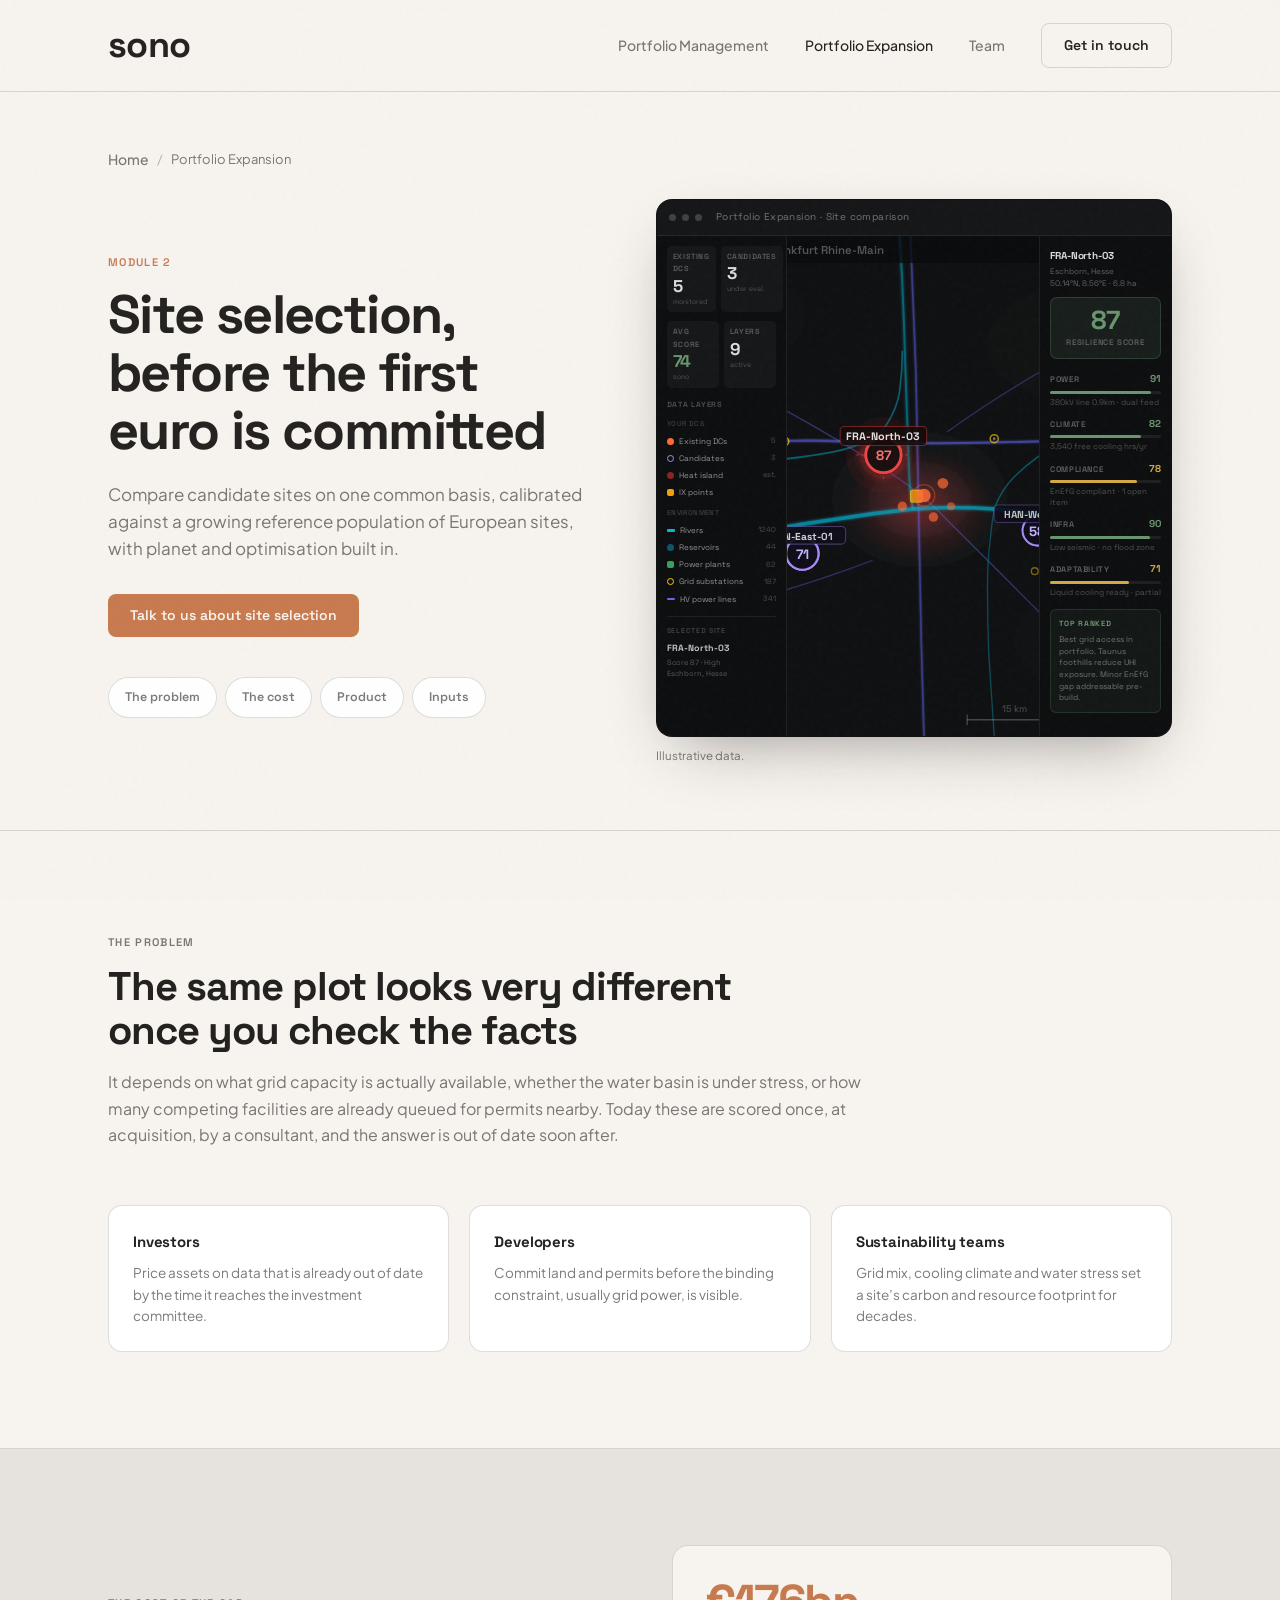
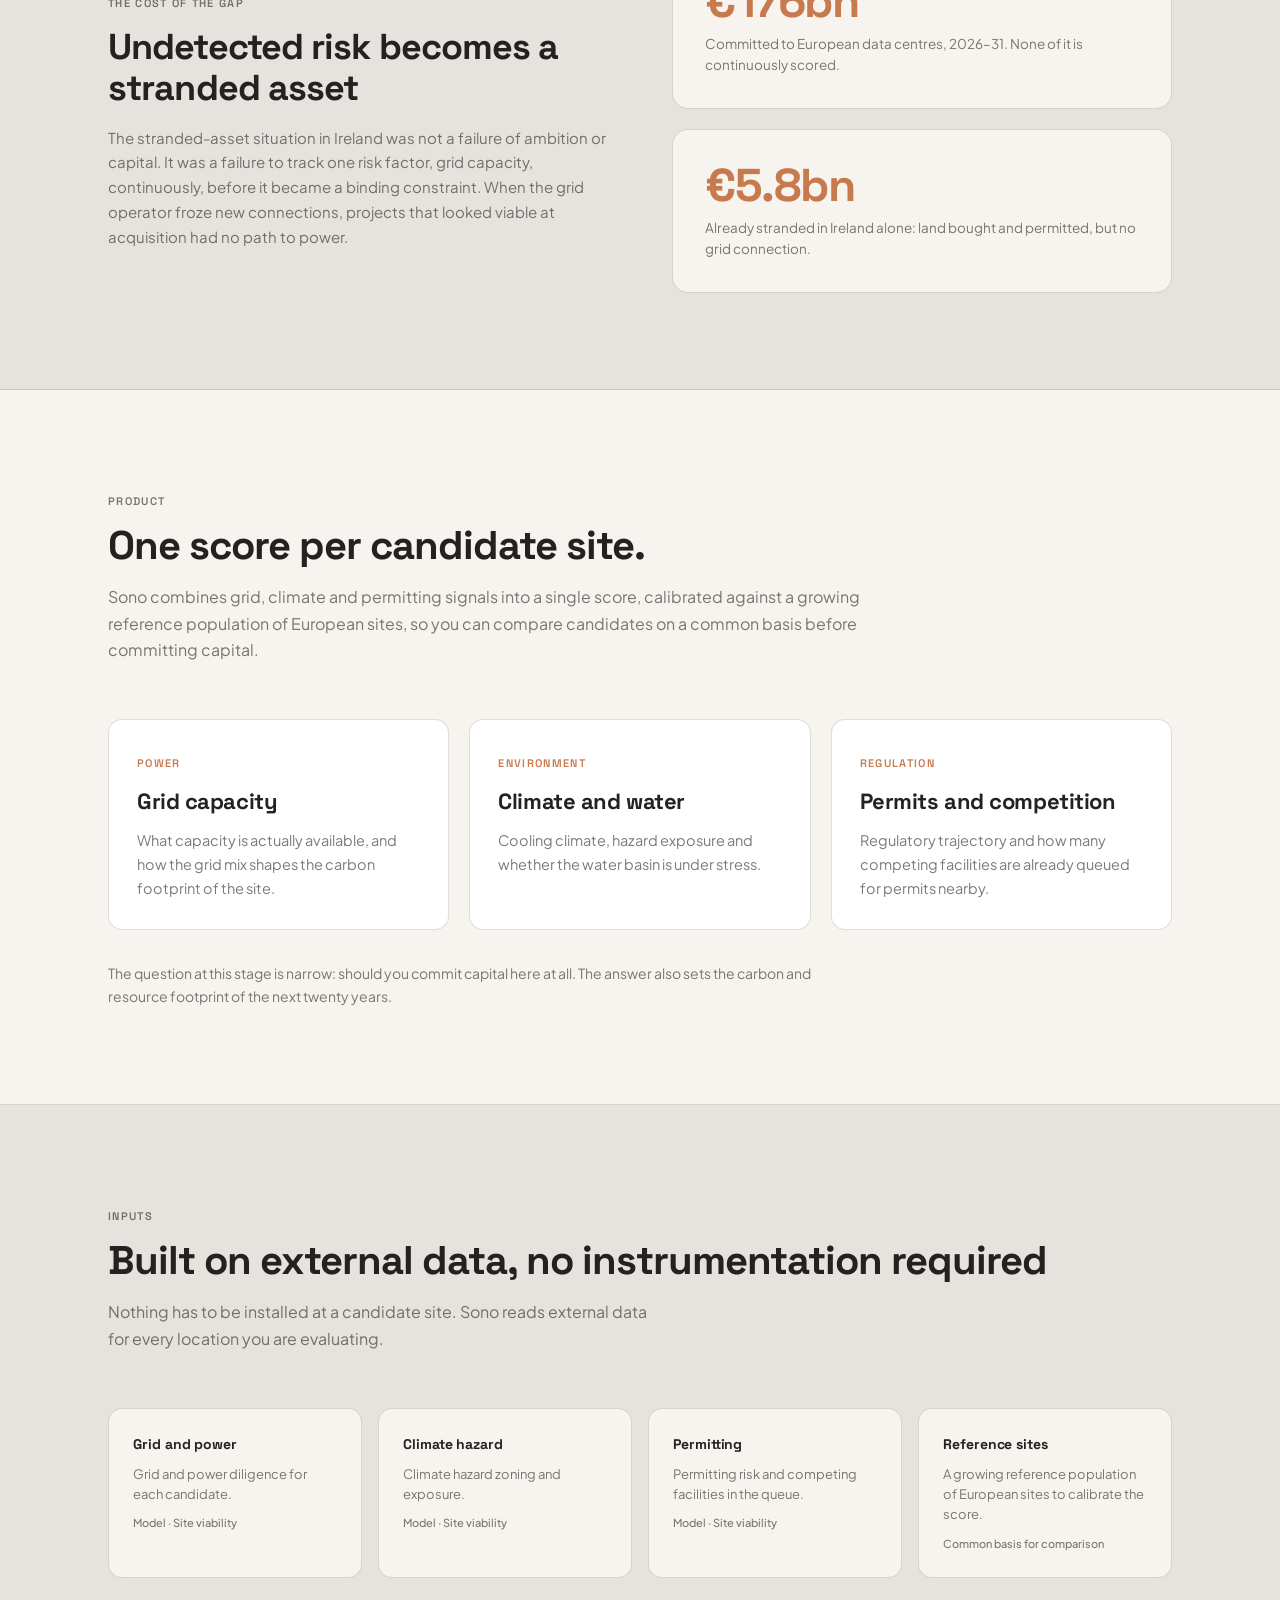
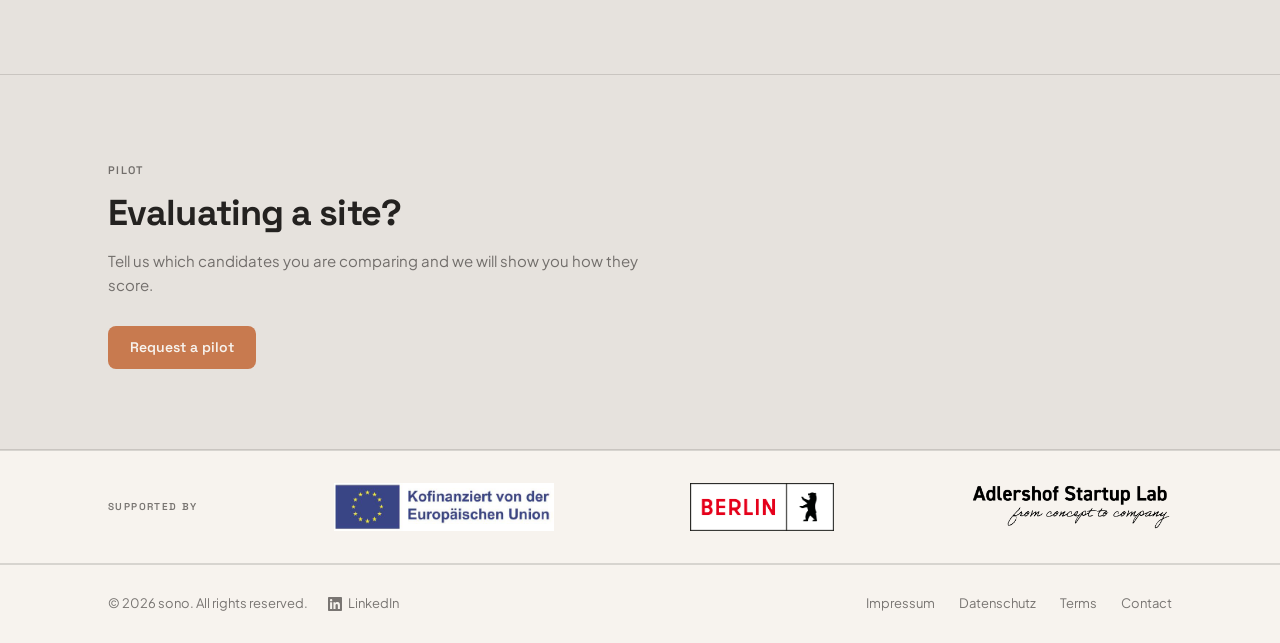
==== portfolio-expansion.html @ a849d0b2 "﻿Reposition site around the alarm path and split into three pages - Home: new hero with product shot" ====
<!DOCTYPE html>
<html lang="en">
<head>
  <meta charset="utf-8" />
  <meta name="viewport" content="width=device-width, initial-scale=1" />
  <title>Portfolio Expansion · sono</title>
  <meta name="description" content="Site selection before the first euro is committed: grid, climate, water and permitting scored on a common basis." />
  <meta property="og:title" content="Portfolio Expansion · sono">
  <meta property="og:description" content="Site selection before the first euro is committed: grid, climate, water and permitting scored on a common basis.">
  <meta property="og:type" content="website">
  <meta property="og:url" content="https://sono.so/portfolio-expansion.html">
  <meta property="og:image" content="https://sono.so/og-image.png">
  <meta property="og:image:width" content="1200">
  <meta property="og:image:height" content="630">
  <meta property="og:site_name" content="sono">
  <meta name="twitter:card" content="summary_large_image">
  <meta name="twitter:title" content="Portfolio Expansion · sono">
  <meta name="twitter:description" content="Site selection before the first euro is committed: grid, climate, water and permitting scored on a common basis.">
  <meta name="twitter:image" content="https://sono.so/og-image.png">
  <link rel="canonical" href="https://sono.so/portfolio-expansion.html">
  <link rel="icon" type="image/svg+xml" href="favicon.svg">
  <link rel="preconnect" href="https://fonts.googleapis.com">
  <link rel="preconnect" href="https://fonts.gstatic.com" crossorigin>
  <link href="https://fonts.googleapis.com/css2?family=Space+Grotesk:wght@600;700&family=Plus+Jakarta+Sans:wght@400;500&display=swap" rel="stylesheet">
  <link rel="stylesheet" href="site.css">

  <!-- Cloudflare Web Analytics -->
  <script defer src='https://static.cloudflareinsights.com/beacon.min.js' data-cf-beacon='{"token": "d7f477eff0d7458fa1a06c0c83cede21"}'></script>
  <!-- End Cloudflare Web Analytics -->
</head>
<body>

  <header>
    <div class="header-inner">
      <a href="index.html" class="nav-logo">sono</a>
      <button class="nav-toggle" type="button" aria-label="Menu" aria-expanded="false" aria-controls="site-nav"><span></span><span></span><span></span></button>
      <nav id="site-nav">
        <a href="portfolio-management.html">Portfolio Management</a>
        <a href="portfolio-expansion.html" class="active-link">Portfolio Expansion</a>
        <a href="index.html#team">Team</a>
        <a href="index.html#contact" class="btn-secondary">Get in touch</a>
      </nav>
    </div>
  </header>

  <section class="page-head">
    <div class="container">
      <nav class="breadcrumb" aria-label="Breadcrumb"><a href="index.html">Home</a><span class="sep">/</span><span>Portfolio Expansion</span></nav>
      <div class="page-head-grid"><div><span class="module-num">Module 2</span>
      <h1>Site selection, before the first euro is committed</h1>
      <p class="page-sub">Compare candidate sites on one common basis, calibrated against a growing reference population of European sites, with planet and optimisation built in.</p>
      <div class="hero-actions"><a href="index.html?interest=sites#contact" class="btn-primary">Talk to us about site selection</a></div><div class="page-tabs"><a class="page-tab" href="#gap">The problem</a><a class="page-tab" href="#cost">The cost</a><a class="page-tab" href="#phases">Product</a><a class="page-tab" href="#coverage">Inputs</a></div></div><div><div class="shot"><div class="shot-bar"><i></i><i></i><i></i><span>Portfolio Expansion &middot; Site comparison</span></div><div class="shot-map"><div class="phase-right" style="display:flex; flex-direction:column; flex:1; min-height:0; border-top:none;">
            <div style="flex:1; display:flex; min-height:0;">

              <!-- Left sidebar: layers + stats -->
              <div style="width:130px; flex-shrink:0; background:#0d0e0f; border-right:1px solid rgba(255,255,255,0.07); display:flex; flex-direction:column; padding:10px; font-family:'Space Grotesk',sans-serif; overflow:hidden;">
                <div style="display:grid; grid-template-columns:1fr 1fr; gap:5px; margin-bottom:9px;">
                  <div style="background:rgba(255,255,255,0.04); border-radius:5px; padding:5px 6px;">
                    <div style="font-size:7.5px; font-weight:600; letter-spacing:0.08em; text-transform:uppercase; color:rgba(255,255,255,0.3); margin-bottom:2px;">Existing DCs</div>
                    <div style="font-size:17px; font-weight:700; color:rgba(255,255,255,0.85); letter-spacing:-0.03em; line-height:1;">5</div>
                    <div style="font-size:7px; color:rgba(255,255,255,0.25); margin-top:1px;">monitored</div>
                  </div>
                  <div style="background:rgba(255,255,255,0.04); border-radius:5px; padding:5px 6px;">
                    <div style="font-size:7.5px; font-weight:600; letter-spacing:0.08em; text-transform:uppercase; color:rgba(255,255,255,0.3); margin-bottom:2px;">Candidates</div>
                    <div style="font-size:17px; font-weight:700; color:rgba(255,255,255,0.85); letter-spacing:-0.03em; line-height:1;">3</div>
                    <div style="font-size:7px; color:rgba(255,255,255,0.25); margin-top:1px;">under eval.</div>
                  </div>
                </div>
                <div style="display:grid; grid-template-columns:1fr 1fr; gap:5px; margin-bottom:11px;">
                  <div style="background:rgba(255,255,255,0.04); border-radius:5px; padding:5px 6px;">
                    <div style="font-size:7.5px; font-weight:600; letter-spacing:0.08em; text-transform:uppercase; color:rgba(255,255,255,0.3); margin-bottom:2px;">Avg score</div>
                    <div style="font-size:17px; font-weight:700; color:#6A9470; letter-spacing:-0.03em; line-height:1;">74</div>
                    <div style="font-size:7px; color:rgba(255,255,255,0.25); margin-top:1px;">sono</div>
                  </div>
                  <div style="background:rgba(255,255,255,0.04); border-radius:5px; padding:5px 6px;">
                    <div style="font-size:7.5px; font-weight:600; letter-spacing:0.08em; text-transform:uppercase; color:rgba(255,255,255,0.3); margin-bottom:2px;">Layers</div>
                    <div style="font-size:17px; font-weight:700; color:rgba(255,255,255,0.85); letter-spacing:-0.03em; line-height:1;">9</div>
                    <div style="font-size:7px; color:rgba(255,255,255,0.25); margin-top:1px;">active</div>
                  </div>
                </div>
                <div style="font-size:7.5px; font-weight:700; letter-spacing:0.1em; text-transform:uppercase; color:rgba(255,255,255,0.25); margin-bottom:7px;">Data Layers</div>
                <div style="font-size:7px; font-weight:600; letter-spacing:0.06em; text-transform:uppercase; color:rgba(255,255,255,0.18); margin-bottom:5px;">Your DCs</div>
                <div style="display:flex; flex-direction:column; gap:4px; margin-bottom:8px;">
                  <div style="display:flex; align-items:center; justify-content:space-between;">
                    <div style="display:flex; align-items:center; gap:5px;"><div style="width:7px; height:7px; border-radius:50%; background:#ff6b35; flex-shrink:0;"></div><span style="font-size:8px; color:rgba(255,255,255,0.55);">Existing DCs</span></div>
                    <span style="font-size:7.5px; color:rgba(255,255,255,0.25);">5</span>
                  </div>
                  <div style="display:flex; align-items:center; justify-content:space-between;">
                    <div style="display:flex; align-items:center; gap:5px;"><div style="width:7px; height:7px; border-radius:50%; border:1.5px solid #a78bfa; flex-shrink:0;"></div><span style="font-size:8px; color:rgba(255,255,255,0.55);">Candidates</span></div>
                    <span style="font-size:7.5px; color:rgba(255,255,255,0.25);">3</span>
                  </div>
                  <div style="display:flex; align-items:center; justify-content:space-between;">
                    <div style="display:flex; align-items:center; gap:5px;"><div style="width:7px; height:7px; border-radius:50%; background:rgba(220,50,50,0.6); flex-shrink:0;"></div><span style="font-size:8px; color:rgba(255,255,255,0.55);">Heat island</span></div>
                    <span style="font-size:7.5px; color:rgba(255,255,255,0.25);">est.</span>
                  </div>
                  <div style="display:flex; align-items:center; justify-content:space-between;">
                    <div style="display:flex; align-items:center; gap:5px;"><div style="width:7px; height:7px; border-radius:2px; background:#f59e0b; flex-shrink:0;"></div><span style="font-size:8px; color:rgba(255,255,255,0.55);">IX points</span></div>
                    <span style="font-size:7.5px; color:rgba(255,255,255,0.25);"></span>
                  </div>
                </div>
                <div style="font-size:7px; font-weight:600; letter-spacing:0.06em; text-transform:uppercase; color:rgba(255,255,255,0.18); margin-bottom:5px;">Environment</div>
                <div style="display:flex; flex-direction:column; gap:4px; margin-bottom:10px;">
                  <div style="display:flex; align-items:center; justify-content:space-between;">
                    <div style="display:flex; align-items:center; gap:5px;"><div style="width:8px; height:3px; background:#06b6d4; border-radius:1px; flex-shrink:0;"></div><span style="font-size:8px; color:rgba(255,255,255,0.55);">Rivers</span></div>
                    <span style="font-size:7.5px; color:rgba(255,255,255,0.25);">1240</span>
                  </div>
                  <div style="display:flex; align-items:center; justify-content:space-between;">
                    <div style="display:flex; align-items:center; gap:5px;"><div style="width:7px; height:7px; border-radius:50%; background:rgba(14,116,144,0.7); flex-shrink:0;"></div><span style="font-size:8px; color:rgba(255,255,255,0.55);">Reservoirs</span></div>
                    <span style="font-size:7.5px; color:rgba(255,255,255,0.25);">44</span>
                  </div>
                  <div style="display:flex; align-items:center; justify-content:space-between;">
                    <div style="display:flex; align-items:center; gap:5px;"><div style="width:7px; height:7px; border-radius:2px; background:#4ade80; opacity:0.7; flex-shrink:0;"></div><span style="font-size:8px; color:rgba(255,255,255,0.55);">Power plants</span></div>
                    <span style="font-size:7.5px; color:rgba(255,255,255,0.25);">62</span>
                  </div>
                  <div style="display:flex; align-items:center; justify-content:space-between;">
                    <div style="display:flex; align-items:center; gap:5px;"><div style="width:7px; height:7px; border-radius:50%; border:1.5px solid #facc15; flex-shrink:0;"></div><span style="font-size:8px; color:rgba(255,255,255,0.55);">Grid substations</span></div>
                    <span style="font-size:7.5px; color:rgba(255,255,255,0.25);">187</span>
                  </div>
                  <div style="display:flex; align-items:center; justify-content:space-between;">
                    <div style="display:flex; align-items:center; gap:5px;"><div style="width:8px; height:2px; background:#6366f1; flex-shrink:0; border-radius:1px;"></div><span style="font-size:8px; color:rgba(255,255,255,0.55);">HV power lines</span></div>
                    <span style="font-size:7.5px; color:rgba(255,255,255,0.25);">341</span>
                  </div>
                </div>
                <div style="border-top:1px solid rgba(255,255,255,0.07); padding-top:8px;">
                  <div style="font-size:7px; font-weight:700; letter-spacing:0.1em; text-transform:uppercase; color:rgba(255,255,255,0.2); margin-bottom:5px;">Selected site</div>
                  <div style="font-size:9px; font-weight:700; color:rgba(255,255,255,0.75); margin-bottom:2px;">FRA-North-03</div>
                  <div style="font-size:7.5px; color:rgba(255,255,255,0.3); line-height:1.4;">Score 87 &middot; High<br>Eschborn, Hesse</div>
                </div>
              </div><!-- /left sidebar -->

              <!-- Map canvas: Frankfurt Rhine-Main region -->
              <div style="flex:1; position:relative; overflow:hidden; background:#0b0c0d;">
                <svg viewBox="0 0 300 370" xmlns="http://www.w3.org/2000/svg" style="width:100%;height:100%;display:block;" preserveAspectRatio="xMidYMid slice">
                  <defs>
                    <radialGradient id="heatGrad2" cx="50%" cy="50%" r="50%">
                      <stop offset="0%" stop-color="#dc2626" stop-opacity="0.5"/>
                      <stop offset="45%" stop-color="#ef4444" stop-opacity="0.2"/>
                      <stop offset="100%" stop-color="#dc2626" stop-opacity="0"/>
                    </radialGradient>
                    <filter id="riverGlow2" x="-20%" y="-20%" width="140%" height="140%">
                      <feGaussianBlur stdDeviation="1.2" result="blur"/>
                      <feMerge><feMergeNode in="blur"/><feMergeNode in="SourceGraphic"/></feMerge>
                    </filter>
                    <filter id="hvGlow2" x="-10%" y="-10%" width="120%" height="120%">
                      <feGaussianBlur stdDeviation="0.7" result="blur"/>
                      <feMerge><feMergeNode in="blur"/><feMergeNode in="SourceGraphic"/></feMerge>
                    </filter>
                    <filter id="siteGlow2" x="-80%" y="-80%" width="260%" height="260%">
                      <feGaussianBlur stdDeviation="5" result="blur"/>
                      <feMerge><feMergeNode in="blur"/><feMergeNode in="SourceGraphic"/></feMerge>
                    </filter>
                  </defs>

                  <!-- Base -->
                  <rect width="300" height="370" fill="#0f1012"/>

                  <!-- Terrain relief -->
                  <ellipse cx="260" cy="80" rx="55" ry="40" fill="#131415" opacity="0.7"/>
                  <ellipse cx="30" cy="60" rx="40" ry="30" fill="#131415" opacity="0.5"/>
                  <ellipse cx="270" cy="300" rx="45" ry="35" fill="#131415" opacity="0.5"/>

                  <!-- Frankfurt urban mass -->
                  <ellipse cx="155" cy="195" rx="65" ry="50" fill="#151617" opacity="0.9"/>
                  <ellipse cx="155" cy="195" rx="38" ry="28" fill="#191a1c" opacity="0.9"/>

                  <!-- Heat island: Frankfurt -->
                  <ellipse cx="155" cy="200" rx="55" ry="42" fill="url(#heatGrad2)" opacity="0.85"/>

                  <!-- HV power lines (indigo) -->
                  <!-- Main east-west 380kV -->
                  <path d="M0,155 Q50,150 100,152 Q150,154 200,153 Q250,152 300,150" stroke="#6366f1" stroke-width="1.5" fill="none" opacity="0.6" filter="url(#hvGlow2)"/>
                  <!-- North-south trunk -->
                  <path d="M148,0 Q150,50 152,100 Q153,150 154,200 Q155,250 156,300 Q157,335 158,370" stroke="#6366f1" stroke-width="1.2" fill="none" opacity="0.5" filter="url(#hvGlow2)"/>
                  <!-- NW diagonal -->
                  <path d="M0,100 Q40,120 75,140 Q110,160 140,180 Q160,194 175,210 Q200,235 225,260 Q255,290 280,315 Q290,328 300,340" stroke="#6366f1" stroke-width="1" fill="none" opacity="0.4"/>
                  <!-- NE branch -->
                  <path d="M175,145 Q210,120 245,100 Q265,88 300,75" stroke="#6366f1" stroke-width="1" fill="none" opacity="0.35"/>
                  <!-- SW branch -->
                  <path d="M120,240 Q80,255 45,265 Q20,272 0,275" stroke="#6366f1" stroke-width="1" fill="none" opacity="0.35"/>

                  <!-- Rivers: Rhine, Main, Lahn, Nidda -->
                  <!-- Rhine (far left, north-south, wide) -->
                  <path d="M18,0 Q20,30 22,60 Q23,90 24,120 Q25,150 26,180 Q27,210 28,240 Q30,270 32,300 Q34,330 36,370" stroke="#06b6d4" stroke-width="3" fill="none" opacity="0.75" filter="url(#riverGlow2)"/>
                  <!-- Rhine shimmer -->
                  <path d="M22,0 Q24,30 26,60 Q27,90 28,120 Q29,150 30,180 Q31,210 32,240 Q34,270 36,300 Q38,330 40,370" stroke="#06b6d4" stroke-width="1" fill="none" opacity="0.3"/>
                  <!-- Main river (west-east, major) -->
                  <path d="M28,220 Q55,215 90,210 Q120,205 150,202 Q180,200 210,202 Q240,205 270,210 Q285,213 300,216" stroke="#06b6d4" stroke-width="2.5" fill="none" opacity="0.7" filter="url(#riverGlow2)"/>
                  <!-- Main upstream (bends north then east, Hanau direction) -->
                  <path d="M270,210 Q285,205 300,200" stroke="#06b6d4" stroke-width="1.8" fill="none" opacity="0.55"/>
                  <!-- Nidda (tributary from north into Main at Frankfurt) -->
                  <path d="M140,0 Q142,30 143,60 Q144,90 145,120 Q146,150 147,175 Q148,195 150,202" stroke="#06b6d4" stroke-width="1.4" fill="none" opacity="0.5" filter="url(#riverGlow2)"/>
                  <!-- Lahn (northwest, joins Rhine) -->
                  <path d="M0,170 Q30,168 55,165 Q75,163 90,160 Q105,157 115,152 Q125,148 130,140 Q138,128 140,115 Q142,100 142,85" stroke="#06b6d4" stroke-width="1.3" fill="none" opacity="0.45"/>
                  <!-- Kinzig (east of Frankfurt) -->
                  <path d="M300,130 Q270,145 250,158 Q235,168 225,178 Q215,188 210,202" stroke="#06b6d4" stroke-width="1.1" fill="none" opacity="0.4"/>
                  <!-- Gersprenz (south) -->
                  <path d="M210,370 Q208,340 206,310 Q205,285 205,260 Q205,240 207,225 Q208,214 210,202" stroke="#06b6d4" stroke-width="1" fill="none" opacity="0.35"/>

                  <!-- Grid substations (yellow) -->
                  <circle cx="55" cy="152" r="3" fill="none" stroke="#facc15" stroke-width="1.1" opacity="0.7"/>
                  <circle cx="55" cy="152" r="1" fill="#facc15" opacity="0.6"/>
                  <circle cx="118" cy="148" r="3" fill="none" stroke="#facc15" stroke-width="1.1" opacity="0.65"/>
                  <circle cx="118" cy="148" r="1" fill="#facc15" opacity="0.55"/>
                  <circle cx="210" cy="150" r="3" fill="none" stroke="#facc15" stroke-width="1.1" opacity="0.65"/>
                  <circle cx="210" cy="150" r="1" fill="#facc15" opacity="0.55"/>
                  <circle cx="268" cy="155" r="2.5" fill="none" stroke="#facc15" stroke-width="1" opacity="0.5"/>
                  <circle cx="268" cy="155" r="1" fill="#facc15" opacity="0.4"/>
                  <circle cx="48" cy="258" r="2.5" fill="none" stroke="#facc15" stroke-width="1" opacity="0.5"/>
                  <circle cx="48" cy="258" r="1" fill="#facc15" opacity="0.4"/>
                  <circle cx="240" cy="248" r="2.5" fill="none" stroke="#facc15" stroke-width="1" opacity="0.45"/>

                  <!-- Internet exchange: Frankfurt DE-CIX (largest in world) -->
                  <rect x="148" y="188" width="9" height="9" rx="1.5" fill="#f59e0b" opacity="0.8"/>
                  <rect x="148" y="188" width="9" height="9" rx="1.5" fill="none" stroke="#fbbf24" stroke-width="0.8" opacity="0.65"/>

                  <!-- Existing DCs (orange) -->
                  <circle cx="158" cy="192" r="5" fill="#ff6b35" opacity="0.85"/>
                  <circle cx="158" cy="192" r="8" fill="none" stroke="#ff6b35" stroke-width="1" opacity="0.35"/>
                  <circle cx="172" cy="183" r="4" fill="#ff6b35" opacity="0.7"/>
                  <circle cx="165" cy="208" r="3.5" fill="#ff6b35" opacity="0.65"/>
                  <circle cx="142" cy="200" r="3.5" fill="#ff6b35" opacity="0.65"/>
                  <circle cx="178" cy="200" r="3" fill="#ff6b35" opacity="0.55"/>

                  <!-- CANDIDATE SITE PINS -->

                  <!-- FRA-North-03: selected, score 87, Eschborn/Taunus foothills -->
                  <circle cx="128" cy="162" r="28" fill="rgba(220,38,38,0.07)"/>
                  <circle cx="128" cy="162" r="18" fill="rgba(220,38,38,0.11)"/>
                  <line x1="128" y1="142" x2="128" y2="182" stroke="#ef4444" stroke-width="0.9" opacity="0.55" stroke-dasharray="2 2"/>
                  <line x1="108" y1="162" x2="148" y2="162" stroke="#ef4444" stroke-width="0.9" opacity="0.55" stroke-dasharray="2 2"/>
                  <circle cx="128" cy="162" r="13" fill="#1a0f0f" stroke="#ef4444" stroke-width="2" filter="url(#siteGlow2)"/>
                  <circle cx="128" cy="162" r="13" fill="#1a0f0f" stroke="#ef4444" stroke-width="2"/>
                  <text x="128" y="166" text-anchor="middle" font-family="Space Grotesk,sans-serif" font-weight="700" font-size="10" fill="#f87171">87</text>
                  <rect x="96" y="141" width="64" height="14" rx="3" fill="rgba(20,10,10,0.9)" stroke="rgba(239,68,68,0.4)" stroke-width="0.8"/>
                  <text x="128" y="151" text-anchor="middle" font-family="Space Grotesk,sans-serif" font-weight="700" font-size="8" fill="rgba(255,255,255,0.88)">FRA-North-03</text>

                  <!-- RHN-East-01: score 71, Rüsselsheim / Rhine corridor -->
                  <circle cx="68" cy="235" r="12" fill="rgba(139,92,246,0.1)" stroke="#a78bfa" stroke-width="1.6"/>
                  <circle cx="68" cy="235" r="12" fill="#100d1a" stroke="#a78bfa" stroke-width="1.6"/>
                  <text x="68" y="239" text-anchor="middle" font-family="Space Grotesk,sans-serif" font-weight="700" font-size="10" fill="#c4b5fd">71</text>
                  <rect x="36" y="215" width="64" height="13" rx="3" fill="rgba(16,13,26,0.9)" stroke="rgba(167,139,250,0.35)" stroke-width="0.8"/>
                  <text x="68" y="225" text-anchor="middle" font-family="Space Grotesk,sans-serif" font-weight="700" font-size="7.5" fill="rgba(255,255,255,0.8)">RHN-East-01</text>

                  <!-- HAN-West-06: score 58, south of Hanau -->
                  <circle cx="242" cy="218" r="11" fill="rgba(139,92,246,0.08)" stroke="#a78bfa" stroke-width="1.4"/>
                  <circle cx="242" cy="218" r="11" fill="#0e0c18" stroke="#a78bfa" stroke-width="1.4"/>
                  <text x="242" y="222" text-anchor="middle" font-family="Space Grotesk,sans-serif" font-weight="700" font-size="10" fill="#c4b5fd">58</text>
                  <rect x="210" y="199" width="64" height="13" rx="3" fill="rgba(14,12,24,0.9)" stroke="rgba(167,139,250,0.3)" stroke-width="0.8"/>
                  <text x="242" y="209" text-anchor="middle" font-family="Space Grotesk,sans-serif" font-weight="700" font-size="7.5" fill="rgba(255,255,255,0.75)">HAN-West-06</text>

                  <!-- Topbar overlay -->
                  <rect x="0" y="0" width="300" height="20" fill="rgba(10,10,12,0.78)"/>
                  <text x="7" y="13" font-family="Space Grotesk,sans-serif" font-weight="700" font-size="10" fill="rgba(255,255,255,0.85)" letter-spacing="-0.01em">sono.</text>
                  <text x="42" y="13" font-family="Space Grotesk,sans-serif" font-weight="600" font-size="8.5" fill="rgba(255,255,255,0.3)">Frankfurt Rhine-Main</text>
                  <!-- Zoom controls -->
                  <rect x="270" y="26" width="16" height="16" rx="3" fill="rgba(255,255,255,0.06)" stroke="rgba(255,255,255,0.1)" stroke-width="0.8"/>
                  <text x="278" y="38" text-anchor="middle" font-family="Space Grotesk,sans-serif" font-weight="700" font-size="11" fill="rgba(255,255,255,0.5)">+</text>
                  <rect x="270" y="44" width="16" height="16" rx="3" fill="rgba(255,255,255,0.06)" stroke="rgba(255,255,255,0.1)" stroke-width="0.8"/>
                  <text x="278" y="56" text-anchor="middle" font-family="Space Grotesk,sans-serif" font-weight="700" font-size="11" fill="rgba(255,255,255,0.5)">-</text>

                  <!-- Scale bar -->
                  <line x1="190" y1="358" x2="260" y2="358" stroke="rgba(255,255,255,0.22)" stroke-width="1"/>
                  <line x1="190" y1="354" x2="190" y2="362" stroke="rgba(255,255,255,0.22)" stroke-width="1"/>
                  <line x1="260" y1="354" x2="260" y2="362" stroke="rgba(255,255,255,0.22)" stroke-width="1"/>
                  <text x="225" y="352" text-anchor="middle" font-family="Space Grotesk,sans-serif" font-size="7" fill="rgba(255,255,255,0.28)">15 km</text>

                </svg>
              </div><!-- /map canvas -->

              <!-- Right scoring panel -->
              <div style="width:132px; flex-shrink:0; border-left:1px solid rgba(255,255,255,0.07); background:#0d0e0f; display:flex; flex-direction:column; padding:12px 10px; gap:0; font-family:'Space Grotesk',sans-serif; overflow-y:auto;">

                <div style="margin-bottom:8px;">
                  <div style="font-size:10px; font-weight:700; color:rgba(255,255,255,0.85); letter-spacing:-0.01em;">FRA-North-03</div>
                  <div style="font-size:8px; color:rgba(255,255,255,0.35); line-height:1.4; margin-top:2px;">Eschborn, Hesse<br>50.14&deg;N, 8.56&deg;E &middot; 6.8 ha</div>
                </div>

                <!-- Overall score -->
                <div style="background:rgba(106,148,112,0.12); border:1px solid rgba(106,148,112,0.28); border-radius:7px; padding:9px; text-align:center; margin-bottom:12px;">
                  <div style="font-size:26px; font-weight:700; color:#6A9470; line-height:1; letter-spacing:-0.03em;">87</div>
                  <div style="font-size:8px; font-weight:600; letter-spacing:0.1em; text-transform:uppercase; color:rgba(255,255,255,0.3); margin-top:3px;">Resilience score</div>
                </div>

                <!-- Dimension bars -->
                <div style="display:flex; flex-direction:column; gap:9px;">

                  <div>
                    <div style="display:flex; justify-content:space-between; align-items:baseline; margin-bottom:3px;">
                      <span style="font-size:8px; font-weight:600; text-transform:uppercase; letter-spacing:0.08em; color:rgba(255,255,255,0.35);">Power</span>
                      <span style="font-size:10px; font-weight:700; color:#6A9470;">91</span>
                    </div>
                    <div style="height:3px; background:rgba(255,255,255,0.07); border-radius:2px;">
                      <div style="width:91%; height:3px; background:#6A9470; border-radius:2px;"></div>
                    </div>
                    <div style="font-size:8px; color:rgba(255,255,255,0.28); margin-top:3px; line-height:1.3;">380kV line 0.9km &middot; dual feed</div>
                  </div>

                  <div>
                    <div style="display:flex; justify-content:space-between; align-items:baseline; margin-bottom:3px;">
                      <span style="font-size:8px; font-weight:600; text-transform:uppercase; letter-spacing:0.08em; color:rgba(255,255,255,0.35);">Climate</span>
                      <span style="font-size:10px; font-weight:700; color:#6A9470;">82</span>
                    </div>
                    <div style="height:3px; background:rgba(255,255,255,0.07); border-radius:2px;">
                      <div style="width:82%; height:3px; background:#6A9470; border-radius:2px;"></div>
                    </div>
                    <div style="font-size:8px; color:rgba(255,255,255,0.28); margin-top:3px; line-height:1.3;">3,540 free cooling hrs/yr</div>
                  </div>

                  <div>
                    <div style="display:flex; justify-content:space-between; align-items:baseline; margin-bottom:3px;">
                      <span style="font-size:8px; font-weight:600; text-transform:uppercase; letter-spacing:0.08em; color:rgba(255,255,255,0.35);">Compliance</span>
                      <span style="font-size:10px; font-weight:700; color:#d4a847;">78</span>
                    </div>
                    <div style="height:3px; background:rgba(255,255,255,0.07); border-radius:2px;">
                      <div style="width:78%; height:3px; background:#d4a847; border-radius:2px;"></div>
                    </div>
                    <div style="font-size:8px; color:rgba(255,255,255,0.28); margin-top:3px; line-height:1.3;">EnEfG compliant &middot; 1 open item</div>
                  </div>

                  <div>
                    <div style="display:flex; justify-content:space-between; align-items:baseline; margin-bottom:3px;">
                      <span style="font-size:8px; font-weight:600; text-transform:uppercase; letter-spacing:0.08em; color:rgba(255,255,255,0.35);">Infra</span>
                      <span style="font-size:10px; font-weight:700; color:#6A9470;">90</span>
                    </div>
                    <div style="height:3px; background:rgba(255,255,255,0.07); border-radius:2px;">
                      <div style="width:90%; height:3px; background:#6A9470; border-radius:2px;"></div>
                    </div>
                    <div style="font-size:8px; color:rgba(255,255,255,0.28); margin-top:3px; line-height:1.3;">Low seismic &middot; no flood zone</div>
                  </div>

                  <div>
                    <div style="display:flex; justify-content:space-between; align-items:baseline; margin-bottom:3px;">
                      <span style="font-size:8px; font-weight:600; text-transform:uppercase; letter-spacing:0.08em; color:rgba(255,255,255,0.35);">Adaptability</span>
                      <span style="font-size:10px; font-weight:700; color:#d4a847;">71</span>
                    </div>
                    <div style="height:3px; background:rgba(255,255,255,0.07); border-radius:2px;">
                      <div style="width:71%; height:3px; background:#d4a847; border-radius:2px;"></div>
                    </div>
                    <div style="font-size:8px; color:rgba(255,255,255,0.28); margin-top:3px; line-height:1.3;">Liquid cooling ready &middot; partial</div>
                  </div>

                </div>

                <!-- Flag -->
                <div style="margin-top:12px; background:rgba(106,148,112,0.08); border:1px solid rgba(106,148,112,0.2); border-radius:6px; padding:8px;">
                  <div style="font-size:7.5px; font-weight:700; text-transform:uppercase; letter-spacing:0.1em; color:#6A9470; margin-bottom:4px;">Top ranked</div>
                  <div style="font-size:8px; color:rgba(255,255,255,0.4); line-height:1.45;">Best grid access in portfolio. Taunus foothills reduce UHI exposure. Minor EnEfG gap addressable pre-build.</div>
                </div>

              </div><!-- /right scoring panel -->

            </div><!-- /three-column row -->
          </div></div></div><p class="shot-cap">Illustrative data.</p></div></div>
    </div>
  </section>
  <section id="gap">
    <div class="container">
      <div class="section-header reveal">
        <span class="label">The problem</span>
        <h2>The same plot looks very different once you check the facts</h2>
        <p class="wide">It depends on what grid capacity is actually available, whether the water basin is under stress, or how many competing facilities are already queued for permits nearby. Today these are scored once, at acquisition, by a consultant, and the answer is out of date soon after.</p>
      </div>
      <div class="gap-grid gap-grid-3 reveal">
        <div class="gap-card"><h3>Investors</h3><p>Price assets on data that is already out of date by the time it reaches the investment committee.</p></div>
        <div class="gap-card"><h3>Developers</h3><p>Commit land and permits before the binding constraint, usually grid power, is visible.</p></div>
        <div class="gap-card"><h3>Sustainability teams</h3><p>Grid mix, cooling climate and water stress set a site&rsquo;s carbon and resource footprint for decades.</p></div>
      </div>
    </div>
  </section>

  <section id="cost">
    <div class="container">
      <div class="cost-layout reveal">
        <div class="cost-left">
          <span class="label">The cost of the gap</span>
          <h2>Undetected risk becomes a stranded asset</h2>
          <p>The stranded-asset situation in Ireland was not a failure of ambition or capital. It was a failure to track one risk factor, grid capacity, continuously, before it became a binding constraint. When the grid operator froze new connections, projects that looked viable at acquisition had no path to power.</p>
        </div>
        <div class="cost-stats">
          <div class="cost-stat"><div class="cost-stat-num">&euro;176bn</div><div class="cost-stat-label">Committed to European data centres, 2026&ndash;31. None of it is continuously scored.</div></div>
          <div class="cost-stat"><div class="cost-stat-num">&euro;5.8bn</div><div class="cost-stat-label">Already stranded in Ireland alone: land bought and permitted, but no grid connection.</div></div>
        </div>
      </div>
    </div>
  </section>

  <section id="phases">
    <div class="container">
      <div class="section-header reveal">
        <span class="label">Product</span>
        <h2>One score per candidate site.</h2>
        <p class="wide">Sono combines grid, climate and permitting signals into a single score, calibrated against a growing reference population of European sites, so you can compare candidates on a common basis before committing capital.</p>
      </div>
      <div class="answer-grid reveal">
        <div class="answer-card"><span class="answer-q">Power</span><h3>Grid capacity</h3><p>What capacity is actually available, and how the grid mix shapes the carbon footprint of the site.</p></div>
        <div class="answer-card"><span class="answer-q">Environment</span><h3>Climate and water</h3><p>Cooling climate, hazard exposure and whether the water basin is under stress.</p></div>
        <div class="answer-card"><span class="answer-q">Regulation</span><h3>Permits and competition</h3><p>Regulatory trajectory and how many competing facilities are already queued for permits nearby.</p></div>
      </div>
      <p class="scope-note reveal">The question at this stage is narrow: should you commit capital here at all. The answer also sets the carbon and resource footprint of the next twenty years.</p>
    </div>
  </section>

  <section id="coverage">
    <div class="container">
      <div class="section-header reveal">
        <span class="label">Inputs</span>
        <h2>Built on external data, no instrumentation required</h2>
        <p>Nothing has to be installed at a candidate site. Sono reads external data for every location you are evaluating.</p>
      </div>
      <div class="coverage-grid coverage-grid-4 reveal">
        <div class="coverage-card"><div class="coverage-card-top"><h3>Grid and power</h3></div><p>Grid and power diligence for each candidate.</p><div class="coverage-model">Model &middot; Site viability</div></div>
        <div class="coverage-card"><div class="coverage-card-top"><h3>Climate hazard</h3></div><p>Climate hazard zoning and exposure.</p><div class="coverage-model">Model &middot; Site viability</div></div>
        <div class="coverage-card"><div class="coverage-card-top"><h3>Permitting</h3></div><p>Permitting risk and competing facilities in the queue.</p><div class="coverage-model">Model &middot; Site viability</div></div>
        <div class="coverage-card"><div class="coverage-card-top"><h3>Reference sites</h3></div><p>A growing reference population of European sites to calibrate the score.</p><div class="coverage-model">Common basis for comparison</div></div>
      </div>
    </div>
  </section>

  <section class="cta-band">
    <div class="container reveal">
      <span class="label">Pilot</span>
      <h2>Evaluating a site?</h2>
      <p>Tell us which candidates you are comparing and we will show you how they score.</p>
      <a href="index.html?interest=sites#contact" class="btn-primary">Request a pilot</a>
    </div>
  </section>
<!-- Funders bar -->
  <div class="funders-bar">
    <div class="container funders-inner">
      <span class="funders-label">Supported by</span>
      <a href="https://european-union.europa.eu/index_en" target="_blank" rel="noopener noreferrer" class="funder-logo-link" aria-label="European Union">
        <img src="./logos/EU-Fahne-Kofinanziert_horizontal.PNG" alt="Kofinanziert von der Europäischen Union" class="funder-logo funder-eu" />
      </a>
      <a href="https://www.berlin.de/en/" target="_blank" rel="noopener noreferrer" class="funder-logo-link" aria-label="Senatsverwaltung für Wirtschaft, Energie und Betriebe Berlin">
        <img src="./logos/B_SEN_WiEnBe_Logo_kurz.png" alt="Senatsverwaltung für Wirtschaft, Energie und Betriebe Berlin" class="funder-logo funder-berlin" />
      </a>
      <a href="https://www.adlershof.de/en/startuplab" target="_blank" rel="noopener noreferrer" class="funder-logo-link" aria-label="Adlershof Startup Lab">
        <img src="./logos/Adlershof_Startup_Lab.png" alt="Adlershof Startup Lab from concept to company" class="funder-logo funder-asl" />
      </a>
    </div>
  </div>

  <!-- Footer -->
  <footer>
    <div class="container footer-inner">
      <div style="display:flex; align-items:center; gap:20px; flex-wrap:wrap;">
        <p>&copy; <span id="year"></span> sono. All rights reserved.</p>
        <a href="https://www.linkedin.com/company/sonoenergy/" target="_blank" rel="noopener noreferrer" class="footer-linkedin" style="font-size:13px; color:var(--ink-60); text-decoration:none; transition:color 0.2s;" onmouseover="this.style.color='var(--ink)'" onmouseout="this.style.color='var(--ink-60)'">
          <svg width="14" height="14" viewBox="0 0 24 24" fill="currentColor" aria-label="LinkedIn"><path d="M20.447 20.452h-3.554v-5.569c0-1.328-.027-3.037-1.852-3.037-1.853 0-2.136 1.445-2.136 2.939v5.667H9.351V9h3.414v1.561h.046c.477-.9 1.637-1.85 3.37-1.85 3.601 0 4.267 2.37 4.267 5.455v6.286zM5.337 7.433a2.062 2.062 0 01-2.063-2.065 2.064 2.064 0 112.063 2.065zm1.782 13.019H3.555V9h3.564v11.452zM22.225 0H1.771C.792 0 0 .774 0 1.729v20.542C0 23.227.792 24 1.771 24h20.451C23.2 24 24 23.227 24 22.271V1.729C24 .774 23.2 0 22.222 0h.003z"/></svg>
          LinkedIn
        </a>
      </div>
      <div class="footer-links">
        <a href="legal/impressum.html" id="link-impressum">Impressum</a>
        <a href="legal/datenschutz.html" id="link-datenschutz">Datenschutz</a>
        <a href="legal/terms.html" id="link-terms">Terms</a>
        <a href="index.html#contact">Contact</a>
      </div>
    </div>
  </footer>

    <div id="legal-modals"></div>

  <script src="js/main.js" defer></script>
  <script src="js/legal.js" defer></script>
</body>
</html>
---- site.css ----
:root {
      --ink:        #242220;
      --paper:      #F7F3EE;
      --terracotta: #C87A4F;
      --sage:       #6A9470;
      --ink-60:     rgba(36,34,32,0.6);
      --ink-15:     rgba(36,34,32,0.15);
      --ink-08:     rgba(36,34,32,0.08);
      --paper-70:   rgba(247,243,238,0.7);
    }

    *, *::before, *::after { box-sizing: border-box; margin: 0; padding: 0; }
    html { scroll-behavior: smooth; }
    body {
      background: var(--paper);
      color: var(--ink);
      font-family: 'Plus Jakarta Sans', sans-serif;
      font-weight: 400;
      font-size: 16px;
      line-height: 1.65;
      -webkit-font-smoothing: antialiased;
    }
    h1, h2, h3, .stat-num, .nav-logo, .label {
      font-family: 'Space Grotesk', sans-serif;
      font-weight: 700;
    }
    body::before {
      content: '';
      position: fixed;
      inset: 0;
      background-image: url("data:image/svg+xml,%3Csvg viewBox='0 0 200 200' xmlns='http://www.w3.org/2000/svg'%3E%3Cfilter id='n'%3E%3CfeTurbulence type='fractalNoise' baseFrequency='0.9' numOctaves='4' stitchTiles='stitch'/%3E%3C/filter%3E%3Crect width='100%25' height='100%25' filter='url(%23n)' opacity='1'/%3E%3C/svg%3E");
      opacity: 0.025;
      pointer-events: none;
      z-index: 9999;
    }
    .container { max-width: 1120px; margin: 0 auto; padding: 0 28px; }
    .label {
      font-size: 11px;
      letter-spacing: 0.12em;
      text-transform: uppercase;
      color: var(--ink-60);
      font-weight: 600;
      font-family: 'Space Grotesk', sans-serif;
    }

    /* ── Header ─────────────────────────────────────────────── */
    header {
      position: sticky;
      top: 0;
      z-index: 100;
      background: var(--paper-70);
      backdrop-filter: blur(14px);
      -webkit-backdrop-filter: blur(14px);
      border-bottom: 1px solid var(--ink-15);
    }
    .header-inner {
      display: flex;
      align-items: center;
      justify-content: space-between;
      padding: 16px 28px;
      max-width: 1120px;
      margin: 0 auto;
    }
    .nav-logo {
      font-size: 36px;
      color: var(--ink);
      text-decoration: none;
      letter-spacing: -0.02em;
    }
    nav { display: flex; align-items: center; gap: 36px; }
    nav a {
      font-family: 'Plus Jakarta Sans', sans-serif;
      font-weight: 500;
      font-size: 14px;
      color: var(--ink-60);
      text-decoration: none;
      transition: color 0.2s;
    }
    nav a:hover { color: var(--ink); }
    .btn-primary {
      display: inline-block;
      background: var(--terracotta);
      color: var(--paper);
      font-family: 'Space Grotesk', sans-serif;
      font-weight: 600;
      font-size: 14px;
      padding: 10px 22px;
      border-radius: 8px;
      text-decoration: none;
      transition: opacity 0.2s, transform 0.1s;
      border: none;
      cursor: pointer;
    }
    .btn-primary:hover { opacity: 0.88; }
    .btn-primary:active { transform: translateY(1px); }
    .btn-secondary {
      display: inline-block;
      background: transparent;
      color: var(--ink);
      font-family: 'Space Grotesk', sans-serif;
      font-weight: 600;
      font-size: 14px;
      padding: 10px 22px;
      border-radius: 8px;
      text-decoration: none;
      border: 1.5px solid var(--ink-15);
      transition: border-color 0.2s, background 0.2s;
    }
    .btn-secondary:hover { border-color: var(--ink-60); background: var(--ink-08); }

    /* ── Hero ───────────────────────────────────────────────── */
    #hero {
      position: relative;
      overflow: hidden;
      border-bottom: 1px solid var(--ink-15);
      background: var(--ink);
    }
    .hero-bg {
      position: absolute;
      inset: 0;
      background-image: url("https://images.unsplash.com/photo-1558494949-ef010cbdcc31?auto=format&fit=crop&w=1600&q=80");
      background-size: cover;
      background-position: center;
      opacity: 0.22;
    }
    .hero-vignette {
      position: absolute;
      inset: 0;
      background: radial-gradient(ellipse at 30% 60%, rgba(200,122,79,0.18) 0%, transparent 65%),
                  linear-gradient(to right, rgba(36,34,32,0.6) 0%, transparent 70%);
    }
    .hero-inner {
      position: relative;
      z-index: 2;
      padding: 100px 28px 96px;
      max-width: 1120px;
      margin: 0 auto;
    }
    .hero-eyebrow {
      display: inline-block;
      background: rgba(106,148,112,0.25);
      color: var(--sage);
      font-family: 'Space Grotesk', sans-serif;
      font-weight: 600;
      font-size: 11px;
      letter-spacing: 0.12em;
      text-transform: uppercase;
      padding: 5px 12px;
      border-radius: 100px;
      border: 1px solid rgba(106,148,112,0.4);
      margin-bottom: 28px;
      animation: fadeUp 0.7s ease both;
    }
    h1 {
      font-size: clamp(42px, 6vw, 72px);
      line-height: 1.05;
      letter-spacing: -0.03em;
      color: var(--paper);
      max-width: 760px;
      animation: fadeUp 0.7s 0.1s ease both;
    }
    .hero-sub {
      margin-top: 24px;
      font-size: 18px;
      line-height: 1.6;
      color: rgba(247,243,238,0.72);
      max-width: 560px;
      animation: fadeUp 0.7s 0.2s ease both;
    }
    .hero-actions {
      margin-top: 40px;
      display: flex;
      flex-wrap: wrap;
      gap: 12px;
      animation: fadeUp 0.7s 0.3s ease both;
    }

    /* ── Five dimensions strip ─────────────────────────────── */
    .hero-dimensions {
      position: relative;
      z-index: 2;
      border-top: 1px solid rgba(247,243,238,0.1);
      max-width: 1120px;
      margin: 0 auto;
      padding: 0 28px;
      display: flex;
      flex-wrap: wrap;
      animation: fadeUp 0.7s 0.45s ease both;
    }
    .dimension {
      flex: 1;
      min-width: 140px;
      padding: 20px 24px 28px;
      border-right: 1px solid rgba(247,243,238,0.1);
    }
    .dimension:last-child { border-right: none; }
    .dim-icon {
      width: 28px;
      height: 28px;
      margin-bottom: 10px;
      opacity: 0.7;
    }
    .dim-label {
      font-family: 'Space Grotesk', sans-serif;
      font-weight: 600;
      font-size: 13px;
      color: var(--paper);
      letter-spacing: -0.01em;
    }
    .dim-desc {
      margin-top: 4px;
      font-size: 12px;
      color: rgba(247,243,238,0.45);
      line-height: 1.5;
    }

    /* ── The Gap ────────────────────────────────────────────── */
    #gap { padding: 96px 0; border-bottom: 1px solid var(--ink-15); }
    .gap-grid {
      margin-top: 48px;
      display: grid;
      grid-template-columns: repeat(4, 1fr);
      gap: 20px;
    }
    .gap-card {
      border: 1px solid var(--ink-15);
      border-radius: 14px;
      padding: 24px;
      background: white;
    }
    .gap-card h3 { font-size: 15px; letter-spacing: -0.01em; margin-bottom: 8px; }
    .gap-card p { font-size: 13.5px; color: var(--ink-60); line-height: 1.6; }

    /* ── Cost of the gap ────────────────────────────────────── */
    #cost { padding: 96px 0; border-bottom: 1px solid var(--ink-15); background: var(--ink-08); }
    .cost-layout {
      display: grid;
      grid-template-columns: 1fr 1fr;
      gap: 64px;
      align-items: center;
    }
    .cost-left h2 {
      font-size: clamp(26px, 3.6vw, 36px);
      letter-spacing: -0.025em;
      line-height: 1.15;
      margin-top: 12px;
    }
    .cost-left p { margin-top: 16px; font-size: 15px; color: var(--ink-60); line-height: 1.65; }
    .cost-stats { display: flex; flex-direction: column; gap: 20px; }
    .cost-stat { background: var(--paper); border: 1px solid var(--ink-15); border-radius: 16px; padding: 32px; }
    .cost-stat-num {
      font-family: 'Space Grotesk', sans-serif; font-weight: 700;
      font-size: 46px; letter-spacing: -0.03em; color: var(--terracotta); line-height: 1;
    }
    .cost-stat-label { margin-top: 10px; font-size: 13.5px; color: var(--ink-60); line-height: 1.55; }

    /* ── Phases ─────────────────────────────────────────────── */
    #phases {
      padding: 96px 0;
      border-bottom: 1px solid var(--ink-15);
    }
    .section-header { margin-bottom: 56px; }
    .section-header h2 {
      font-size: clamp(28px, 4vw, 40px);
      letter-spacing: -0.025em;
      line-height: 1.1;
      margin-top: 12px;
    }
    .section-header p {
      margin-top: 16px;
      font-size: 16px;
      color: var(--ink-60);
      max-width: 560px;
    }

    /* Phase tabs */
    .phase-tabs {
      border: 1px solid var(--ink-15);
      border-radius: 16px;
      overflow: hidden;
      background: white;
    }
    .phase-tab-nav {
      display: flex;
      border-bottom: 1px solid var(--ink-15);
      background: var(--paper);
    }
    .phase-tab {
      flex: 1;
      padding: 16px 20px;
      background: none;
      border: none;
      border-bottom: 2px solid transparent;
      font-family: 'Space Grotesk', sans-serif;
      font-weight: 600;
      font-size: 13px;
      color: var(--ink-60);
      cursor: pointer;
      white-space: nowrap;
      transition: color 0.2s, border-color 0.2s;
      margin-bottom: -1px;
      text-align: left;
    }
    .phase-tab:hover { color: var(--ink); }
    .phase-tab.active { color: var(--ink); border-bottom-color: var(--terracotta); }
    .phase-tab-num {
      display: block;
      font-size: 10px;
      letter-spacing: 0.12em;
      color: var(--terracotta);
      margin-bottom: 2px;
    }
    .phase-panel { display: none; }
    .phase-panel.active { display: block; }

    /* Sub-tabs (used inside the Operational Intelligence panel) */
    .subtab-nav {
      display: flex;
      gap: 8px;
      padding: 16px 20px 0;
      background: var(--paper);
    }
    .subtab {
      padding: 9px 16px;
      background: white;
      border: 1px solid var(--ink-15);
      border-radius: 100px;
      font-family: 'Space Grotesk', sans-serif;
      font-weight: 600;
      font-size: 12.5px;
      color: var(--ink-60);
      cursor: pointer;
      transition: color 0.2s, border-color 0.2s, background 0.2s;
    }
    .subtab:hover { color: var(--ink); border-color: var(--ink-60); }
    .subtab.active { color: var(--paper); background: var(--ink); border-color: var(--ink); }
    .subpanel-wrap { padding-top: 4px; }
    .subpanel { display: none; grid-template-columns: 1fr 1fr; min-height: 460px; }
    .subpanel.active { display: grid; }

    .op-intro {
      padding: 24px 20px 4px;
      font-size: 15px;
      color: var(--ink-60);
      max-width: none;
      line-height: 1.65;
    }

    /* Phase panel left (text) */
    .phase-left {
      padding: 40px 40px;
      display: flex;
      flex-direction: column;
      justify-content: space-between;
      border-right: 1px solid var(--ink-15);
      border-top: 1px solid var(--ink-15);
    }
    .phase-panel[data-panel="0"] .phase-left { border-top: none; }
    .phase-left h3 {
      font-size: 22px;
      letter-spacing: -0.02em;
      margin-bottom: 12px;
    }
    .phase-left p {
      font-size: 15px;
      color: var(--ink-60);
      line-height: 1.65;
    }
    .phase-status { display: none; }

    /* Phase panel right (visual) */
    .phase-right {
      background: var(--ink);
      position: relative;
      overflow: hidden;
      border-top: 1px solid var(--ink-15);
    }
    .phase-panel[data-panel="0"] .phase-right { border-top: none; }

    /* ── Site map mockup (Phase 1) ───────────────────────────── */
    .sitemap-mockup {
      padding: 24px;
      height: 100%;
      display: flex;
      flex-direction: column;
      gap: 12px;
    }
    .sm-topbar {
      display: flex;
      align-items: center;
      justify-content: space-between;
    }
    .sm-title {
      font-family: 'Space Grotesk', sans-serif;
      font-weight: 600;
      font-size: 11px;
      letter-spacing: 0.08em;
      color: rgba(247,243,238,0.35);
    }
    .sm-badge {
      font-family: 'Space Grotesk', sans-serif;
      font-weight: 600;
      font-size: 9px;
      letter-spacing: 0.1em;
      text-transform: uppercase;
      color: var(--sage);
      background: rgba(106,148,112,0.15);
      border: 1px solid rgba(106,148,112,0.3);
      padding: 3px 8px;
      border-radius: 100px;
    }
    /* Map grid */
    .sm-map {
      flex: 1;
      position: relative;
      border: 1px solid rgba(247,243,238,0.08);
      border-radius: 10px;
      overflow: hidden;
      background: #1a1916;
    }
    .sm-map svg { width: 100%; height: 100%; }

    /* Score panel at bottom */
    .sm-scores {
      display: grid;
      grid-template-columns: repeat(5, 1fr);
      gap: 4px;
    }
    .sm-score-cell {
      background: rgba(247,243,238,0.04);
      border: 1px solid rgba(247,243,238,0.08);
      border-radius: 6px;
      padding: 8px 6px;
      text-align: center;
    }
    .sm-score-val {
      font-family: 'Space Grotesk', sans-serif;
      font-weight: 700;
      font-size: 16px;
      line-height: 1;
      color: var(--paper);
    }
    .sm-score-val.high { color: var(--sage); }
    .sm-score-val.mid  { color: #d4a847; }
    .sm-score-val.low  { color: var(--terracotta); }
    .sm-score-name {
      font-size: 9px;
      letter-spacing: 0.06em;
      text-transform: uppercase;
      color: rgba(247,243,238,0.3);
      margin-top: 4px;
      font-family: 'Space Grotesk', sans-serif;
      font-weight: 600;
    }

    /* ── Continuous mockup ────────────────────────── */
    .cont-mockup {
      padding: 24px;
      height: 100%;
      display: flex;
      flex-direction: column;
      gap: 10px;
    }
    .cont-topbar {
      display: flex;
      align-items: center;
      justify-content: space-between;
    }
    .cont-title {
      font-family: 'Space Grotesk', sans-serif;
      font-weight: 600;
      font-size: 11px;
      letter-spacing: 0.08em;
      color: rgba(247,243,238,0.35);
    }
    .pulse-dot {
      width: 7px; height: 7px; border-radius: 50%;
      background: var(--sage);
      animation: alertpulse 2s infinite;
    }
    .cont-metric {
      background: rgba(247,243,238,0.04);
      border: 1px solid rgba(247,243,238,0.08);
      border-radius: 8px;
      padding: 14px 16px;
      display: flex;
      align-items: center;
      justify-content: space-between;
    }
    .cont-metric-left { display: flex; flex-direction: column; gap: 2px; }
    .cont-metric-label {
      font-family: 'Space Grotesk', sans-serif;
      font-weight: 600;
      font-size: 10px;
      letter-spacing: 0.1em;
      text-transform: uppercase;
      color: rgba(247,243,238,0.35);
    }
    .cont-metric-val {
      font-family: 'Space Grotesk', sans-serif;
      font-weight: 700;
      font-size: 20px;
      color: var(--paper);
      letter-spacing: -0.02em;
    }
    .cont-metric-sub { font-size: 11px; color: rgba(247,243,238,0.4); }
    .cont-bar-wrap { width: 100px; }
    .cont-bar-bg { height: 4px; background: rgba(247,243,238,0.08); border-radius: 2px; }
    .cont-bar-fill { height: 4px; border-radius: 2px; }
    .cont-bar-fill.green { background: var(--sage); }
    .cont-bar-fill.amber { background: #d4a847; }
    .cont-bar-fill.red   { background: var(--terracotta); }
    .cont-alert {
      background: rgba(200,122,79,0.1);
      border: 1px solid rgba(200,122,79,0.25);
      border-radius: 8px;
      padding: 10px 14px;
      display: flex;
      align-items: flex-start;
      gap: 8px;
    }
    .cont-alert-dot {
      width: 6px; height: 6px; border-radius: 50%;
      background: var(--terracotta); flex-shrink: 0;
      margin-top: 4px;
      animation: alertpulse 1.8s infinite;
    }
    .cont-alert-text {
      font-size: 12px;
      color: rgba(247,243,238,0.6);
      line-height: 1.5;
    }
    .cont-alert-text strong { color: var(--terracotta); font-weight: 600; }

    /* ── Operator mockup (Operational Efficiency) ───────────────────────────── */
    .mockup-topbar {
      display: flex; align-items: center; gap: 6px;
      padding: 12px 16px;
      border-bottom: 1px solid rgba(247,243,238,0.08);
      background: rgba(247,243,238,0.03);
    }
    .mockup-dot { width: 8px; height: 8px; border-radius: 50%; }
    .mockup-dot.red   { background: #ff5f57; }
    .mockup-dot.amber { background: #ffbd2e; }
    .mockup-dot.green { background: #28c940; }
    .mockup-title-bar {
      margin-left: 8px;
      font-family: 'Space Grotesk', sans-serif; font-weight: 600;
      font-size: 11px; letter-spacing: 0.06em;
      color: rgba(247,243,238,0.25);
    }
    .mockup-body { padding: 20px; }
    .mockup-alert {
      background: rgba(200,122,79,0.12);
      border: 1px solid rgba(200,122,79,0.3);
      border-radius: 8px; padding: 12px 14px;
      margin-bottom: 14px; display: flex; align-items: center; gap: 10px;
    }
    .mockup-alert-dot {
      width: 7px; height: 7px; border-radius: 50%;
      background: var(--terracotta); flex-shrink: 0;
      animation: alertpulse 1.8s infinite;
    }
    .mockup-alert-text {
      font-family: 'Space Grotesk', sans-serif; font-weight: 600;
      font-size: 12px; color: var(--terracotta);
    }
    .mockup-rec {
      background: rgba(247,243,238,0.04);
      border: 1px solid rgba(247,243,238,0.1);
      border-radius: 10px; padding: 16px 18px;
    }
    .mockup-rec-label {
      font-family: 'Space Grotesk', sans-serif; font-weight: 600;
      font-size: 10px; letter-spacing: 0.12em; text-transform: uppercase;
      color: var(--sage); margin-bottom: 6px;
    }
    .mockup-rec-title {
      font-family: 'Space Grotesk', sans-serif; font-weight: 700;
      font-size: 14px; color: var(--paper); margin-bottom: 5px;
    }
    .mockup-rec-body { font-size: 11px; color: rgba(247,243,238,0.45); line-height: 1.55; margin-bottom: 12px; }
    .mockup-meta { display: flex; gap: 12px; margin-bottom: 12px; }
    .mockup-meta-item {
      font-family: 'Space Grotesk', sans-serif; font-weight: 600;
      font-size: 10px; letter-spacing: 0.08em; text-transform: uppercase;
      color: rgba(247,243,238,0.3);
    }
    .mockup-meta-item span { color: var(--terracotta); }
    .mockup-btns { display: flex; gap: 6px; }
    .mockup-btn {
      font-family: 'Space Grotesk', sans-serif; font-weight: 600;
      font-size: 11px; padding: 6px 12px; border-radius: 5px; border: none; cursor: default;
    }
    .mockup-btn.approve { background: var(--sage); color: white; }
    .mockup-btn.defer   { background: rgba(247,243,238,0.08); color: rgba(247,243,238,0.45); }
    .mockup-btn.dismiss { background: transparent; color: rgba(247,243,238,0.25); border: 1px solid rgba(247,243,238,0.1); }

    /* ── Value created ──────────────────────────────────────── */
    #value { padding: 96px 0; border-bottom: 1px solid var(--ink-15); }
    .value-grid {
      margin-top: 48px;
      display: grid;
      grid-template-columns: repeat(4, 1fr);
      gap: 2px;
      background: var(--ink-15);
      border: 1px solid var(--ink-15);
      border-radius: 16px;
      overflow: hidden;
    }
    .value-cell { background: var(--paper); padding: 32px 26px; }
    .value-num {
      font-family: 'Space Grotesk', sans-serif; font-weight: 700;
      font-size: 38px; letter-spacing: -0.03em; color: var(--sage); line-height: 1;
    }
    .value-title { margin-top: 10px; font-size: 13px; font-weight: 600; color: var(--ink); font-family: 'Space Grotesk', sans-serif; }
    .value-desc { margin-top: 6px; font-size: 13px; color: var(--ink-60); line-height: 1.55; }

    /* ── Coverage ───────────────────────────────────────────── */
    #coverage { padding: 96px 0; border-bottom: 1px solid var(--ink-15); background: var(--ink-08); }
    .coverage-grid {
      margin-top: 48px;
      display: grid;
      grid-template-columns: repeat(3, 1fr);
      gap: 16px;
    }
    .coverage-card {
      background: var(--paper);
      border: 1px solid var(--ink-15);
      border-radius: 14px;
      padding: 24px;
    }
    .coverage-card-top { display: flex; align-items: baseline; justify-content: space-between; margin-bottom: 8px; }
    .coverage-card h3 { font-size: 14px; letter-spacing: -0.005em; }
    .coverage-count { font-family: 'Space Grotesk', sans-serif; font-weight: 700; font-size: 20px; color: var(--terracotta); }
    .coverage-card p { font-size: 13px; color: var(--ink-60); line-height: 1.55; }
    .coverage-model { margin-top: 10px; font-size: 11px; color: var(--ink-60); font-weight: 500; }

    /* ── Team ───────────────────────────────────────────────── */
    #team {
      padding: 96px 0;
      border-bottom: 1px solid var(--ink-15);
    }
    .team-grid {
      margin-top: 56px;
      display: grid;
      grid-template-columns: repeat(3, 1fr);
      gap: 20px;
    }
    .team-card {
      background: var(--paper);
      border: 1px solid var(--sage);
      border-radius: 16px;
      padding: 32px;
    }
    .team-avatar {
      width: 120px;
      height: 120px;
      border-radius: 50%;
      overflow: hidden;
      background: var(--ink-08);
      margin-bottom: 20px;
    }
    .team-avatar img { width: 100%; height: 100%; object-fit: cover; }
    .team-card h3 { font-size: 18px; letter-spacing: -0.02em; }
    .team-role {
      font-size: 13px;
      color: var(--terracotta);
      font-weight: 500;
      margin-top: 2px;
      margin-bottom: 12px;
    }
    .team-card p { font-size: 14px; color: var(--ink-60); line-height: 1.65; }
    .team-card a { text-decoration: none; }
    .team-card a h3 { transition: color 0.2s; color: var(--sage); }
    .team-card a:hover h3 { opacity: 0.8; }

    /* ── Contact ────────────────────────────────────────────── */
    #contact { padding: 96px 0; }
    .contact-layout {
      display: grid;
      grid-template-columns: 1fr 1fr;
      gap: 64px;
      align-items: start;
    }
    .contact-left h2 {
      font-size: clamp(28px, 4vw, 40px);
      letter-spacing: -0.025em;
      line-height: 1.1;
      margin-top: 12px;
    }
    .contact-left p {
      margin-top: 16px;
      font-size: 16px;
      color: var(--ink-60);
      line-height: 1.65;
    }
    .contact-form {
      background: white;
      border: 1px solid var(--ink-15);
      border-radius: 16px;
      padding: 36px;
    }
    .form-row {
      display: grid;
      grid-template-columns: 1fr 1fr;
      gap: 16px;
      margin-bottom: 16px;
    }
    .form-group {
      display: flex;
      flex-direction: column;
      gap: 6px;
      margin-bottom: 16px;
    }
    label {
      font-family: 'Space Grotesk', sans-serif;
      font-weight: 600;
      font-size: 12px;
      letter-spacing: 0.06em;
      text-transform: uppercase;
      color: var(--ink-60);
    }
    input, textarea {
      font-family: 'Plus Jakarta Sans', sans-serif;
      font-size: 15px;
      background: var(--paper);
      border: 1.5px solid var(--ink-15);
      border-radius: 8px;
      padding: 11px 14px;
      color: var(--ink);
      outline: none;
      transition: border-color 0.2s;
      width: 100%;
    }
    input::placeholder, textarea::placeholder { color: var(--ink-60); }
    input:focus, textarea:focus { border-color: var(--ink-60); }
    textarea { resize: vertical; min-height: 110px; }
    .form-check {
      display: flex;
      align-items: flex-start;
      gap: 10px;
      margin-bottom: 20px;
    }
    .form-check input[type="checkbox"] {
      width: 16px;
      height: 16px;
      min-width: 16px;
      margin-top: 2px;
      accent-color: var(--terracotta);
    }
    .form-check label {
      font-family: 'Plus Jakarta Sans', sans-serif;
      font-size: 13px;
      text-transform: none;
      letter-spacing: 0;
      color: var(--ink-60);
      font-weight: 400;
    }

    /* ── Funders bar ─────────────────────────────────────────── */
    .funders-bar {
      border-top: 1px solid var(--ink-15);
      border-bottom: 1px solid var(--ink-15);
      padding: 32px 0;
      background: var(--paper);
    }
    .funders-inner {
      display: flex;
      align-items: center;
      justify-content: space-between;
      gap: 0;
      flex-wrap: wrap;
    }
    .funders-label {
      font-family: 'Space Grotesk', sans-serif;
      font-weight: 600;
      font-size: 10px;
      letter-spacing: 0.14em;
      text-transform: uppercase;
      color: var(--ink-60);
      white-space: nowrap;
      flex-shrink: 0;
    }
    .funder-logo {
      display: block;
      object-fit: contain;
      object-position: center;
    }
    .funder-eu     { height: 48px; width: auto; vertical-align: middle; }
    .funder-berlin { height: 48px; width: auto; vertical-align: middle; }
    .funder-asl    { height: 48px; width: auto; vertical-align: middle; }
    .funder-logo-link {
      display: inline-flex;
      align-items: center;
      justify-content: center;
      opacity: 1;
      transition: opacity 0.2s;
    }
    .funder-logo-link:hover { opacity: 0.7; }

    /* ── Footer ─────────────────────────────────────────────── */
    footer {
      border-top: 1px solid var(--ink-15);
      padding: 28px 0;
    }
    .footer-inner {
      display: flex;
      align-items: center;
      justify-content: space-between;
      flex-wrap: wrap;
      gap: 12px;
    }
    footer p, footer a { font-size: 13px; color: var(--ink-60); }
    footer a { text-decoration: none; }
    footer a:hover { color: var(--ink); }
    .footer-links { display: flex; gap: 24px; }
    .footer-linkedin { display: inline-flex; align-items: center; gap: 6px; }

    /* ── Modal styles ───────────────────────────────────────── */
    .modal-overlay {
      position: fixed; inset: 0;
      background: rgba(36,34,32,0.6);
      z-index: 999; display: flex;
      align-items: center; justify-content: center;
      padding: 24px;
      opacity: 0; pointer-events: none;
      transition: opacity 0.25s;
    }
    .modal-overlay.open { opacity: 1; pointer-events: all; }
    .modal-box {
      background: var(--paper);
      border: 1px solid var(--ink-15);
      border-radius: 16px; padding: 40px;
      max-width: 520px; width: 100%;
      position: relative;
      transform: translateY(10px);
      transition: transform 0.25s;
    }
    .modal-overlay.open .modal-box { transform: none; }
    .modal-close {
      position: absolute; top: 16px; right: 16px;
      background: none; border: none; cursor: pointer;
      color: var(--ink-60); font-size: 20px; line-height: 1; padding: 4px; z-index: 10;
    }
    .modal-close:hover { color: var(--ink); }
    .modal-wide .modal-box {
      max-width: 740px; max-height: 88vh; overflow-y: auto;
      padding: 44px 48px 40px;
    }
    .legal-content h1 { font-family: 'Space Grotesk', sans-serif; font-weight: 700; font-size: 26px; letter-spacing: -0.025em; margin-bottom: 24px; color: var(--ink); padding-right: 32px; }
    .legal-content h2 { font-family: 'Space Grotesk', sans-serif; font-weight: 700; font-size: 15px; letter-spacing: -0.01em; margin-top: 28px; margin-bottom: 8px; color: var(--ink); padding-bottom: 6px; border-bottom: 1px solid var(--ink-15); }
    .legal-content p { font-size: 13px; color: var(--ink-60); line-height: 1.75; margin-bottom: 10px; }
    .legal-content ul { font-size: 13px; color: var(--ink-60); line-height: 1.75; padding-left: 18px; margin-bottom: 10px; }
    .legal-content a { color: var(--ink-60); word-break: break-word; }
    .impressum-block { background: var(--ink-08); border-radius: 10px; padding: 18px 22px; margin-bottom: 16px; }
    .impressum-block .imp-label { font-family: 'Space Grotesk', sans-serif; font-weight: 600; font-size: 10px; letter-spacing: 0.12em; text-transform: uppercase; color: var(--ink-60); display: block; margin-bottom: 8px; }
    .impressum-block p { font-size: 14px; color: var(--ink); margin-bottom: 0 !important; }

    /* ── Animation ──────────────────────────────────────────── */
    @keyframes fadeUp {
      from { opacity: 0; transform: translateY(14px); }
      to   { opacity: 1; transform: none; }
    }
    @keyframes alertpulse { 0%,100%{opacity:1} 50%{opacity:0.3} }
    .reveal { opacity: 0; transform: translateY(16px); transition: opacity 0.55s ease, transform 0.55s ease; }
    .reveal.visible { opacity: 1; transform: none; }

    /* ── Responsive ─────────────────────────────────────────── */
    @media (max-width: 900px) {
      .subpanel.active { grid-template-columns: 1fr; }
      .phase-right { min-height: 340px; }
      .phase-left { border-right: none; border-bottom: 1px solid var(--ink-15); }
      .coverage-grid { grid-template-columns: 1fr 1fr; }
    }
    @media (max-width: 768px) {
      .lifecycle-inner { grid-template-columns: 1fr; }
      .team-grid { grid-template-columns: 1fr; }
      .gap-grid { grid-template-columns: 1fr 1fr; }
      .cost-layout { grid-template-columns: 1fr; gap: 32px; }
      .value-grid { grid-template-columns: 1fr 1fr; }
      .coverage-grid { grid-template-columns: 1fr; }
      .contact-layout { grid-template-columns: 1fr; gap: 40px; }
      .form-row { grid-template-columns: 1fr; }
      .hero-dimensions { flex-direction: column; }
      .dimension { border-right: none; border-bottom: 1px solid rgba(247,243,238,0.1); }
      .dimension:last-child { border-bottom: none; }
      nav .btn-secondary { display: none; }
      .sm-scores { grid-template-columns: repeat(3, 1fr); }
      .modal-wide .modal-box { padding: 28px 24px; }
    }
    @media (max-width: 600px) {
      nav a:not(:last-child) { display: none; }
      .gap-grid { grid-template-columns: 1fr; }
      .value-grid { grid-template-columns: 1fr; }
      .coverage-grid { grid-template-columns: 1fr; }
      .phase-tab-nav { overflow-x: auto; scrollbar-width: none; }
      .phase-tab-nav::-webkit-scrollbar { display: none; }
      .subtab-nav { overflow-x: auto; scrollbar-width: none; }
      .subtab-nav::-webkit-scrollbar { display: none; }
    }
    /* ── Alarm path ─────────────────────────────────────────── */
    .answer-grid { display: grid; grid-template-columns: repeat(3, 1fr); gap: 20px; }
    .answer-card { border: 1px solid var(--ink-15); border-radius: 14px; padding: 28px; background: white; }
    .answer-q { font-family: 'Space Grotesk', sans-serif; font-weight: 600; font-size: 11px; letter-spacing: 0.12em; text-transform: uppercase; color: var(--terracotta); }
    .answer-card h3 { font-size: 22px; letter-spacing: -0.02em; margin: 8px 0 10px; }
    .answer-card p { font-size: 14.5px; color: var(--ink-60); line-height: 1.65; }
    .path-wrap { margin-top: 40px; background: var(--ink); border-radius: 16px; padding: 36px 32px; color: var(--paper); }
    .path-wrap .label { color: rgba(247,243,238,0.55); }
    .path-title { margin-top: 10px; font-size: 20px; letter-spacing: -0.02em; color: var(--paper); font-family: 'Space Grotesk', sans-serif; font-weight: 700; }
    .path-sub { margin-top: 6px; font-size: 13.5px; color: rgba(247,243,238,0.6); max-width: 640px; }
    .path-steps { margin-top: 28px; display: grid; grid-template-columns: repeat(5, 1fr); gap: 0; }
    .path-step { position: relative; padding: 0 14px 0 0; }
    .path-step::after { content: ''; position: absolute; top: 11px; left: 28px; right: 6px; height: 1px; background: rgba(247,243,238,0.25); }
    .path-step:last-child::after { display: none; }
    .path-dot { position: relative; z-index: 1; width: 22px; height: 22px; border-radius: 50%; background: var(--ink); border: 1.5px solid var(--sage); display: flex; align-items: center; justify-content: center; font-family: 'Space Grotesk', sans-serif; font-weight: 700; font-size: 11px; color: var(--sage); }
    .path-step:last-child .path-dot { border-color: var(--terracotta); color: var(--terracotta); }
    .path-name { margin-top: 12px; font-family: 'Space Grotesk', sans-serif; font-weight: 600; font-size: 13px; color: var(--paper); }
    .path-val { margin-top: 4px; font-size: 12px; color: rgba(247,243,238,0.6); line-height: 1.5; word-break: break-word; }
    .path-prio { margin-top: 28px; padding-top: 18px; border-top: 1px solid rgba(247,243,238,0.12); font-size: 13px; color: rgba(247,243,238,0.75); }
    .path-prio strong { font-family: 'Space Grotesk', sans-serif; color: var(--paper); }
    .path-note { margin-top: 10px; font-size: 11.5px; color: rgba(247,243,238,0.4); }
    .scope-note { margin-top: 32px; font-size: 14px; color: var(--ink-60); max-width: 720px; }
    #expansion { padding: 96px 0; border-bottom: 1px solid var(--ink-15); }
    @media (max-width: 900px) { .answer-grid { grid-template-columns: 1fr; } .path-steps { grid-template-columns: 1fr; gap: 18px; } .path-step::after { display: none; } }

    .value-grid.value-grid-3 { grid-template-columns: repeat(3, 1fr); }
    .module-grid { display: grid; grid-template-columns: 1fr 1fr; gap: 20px; }
    .module-card { display: flex; flex-direction: column; justify-content: space-between; border: 1px solid var(--ink-15); border-radius: 16px; padding: 36px; background: white; text-decoration: none; color: var(--ink); transition: border-color 0.2s, transform 0.15s; }
    .module-card:hover { border-color: var(--ink-60); transform: translateY(-2px); }
    .module-num { font-family: 'Space Grotesk', sans-serif; font-weight: 600; font-size: 11px; letter-spacing: 0.12em; text-transform: uppercase; color: var(--terracotta); }
    .module-card h3 { font-size: 26px; letter-spacing: -0.02em; margin: 10px 0 6px; }
    .module-tag { font-family: 'Space Grotesk', sans-serif; font-weight: 600; font-size: 15px; color: var(--sage); margin-bottom: 14px; }
    .module-card p { font-size: 15px; color: var(--ink-60); line-height: 1.65; }
    .module-link { margin-top: 28px; font-family: 'Space Grotesk', sans-serif; font-weight: 600; font-size: 14px; color: var(--ink); }
    #modules { padding: 96px 0; border-bottom: 1px solid var(--ink-15); }
    #ppp { padding: 96px 0; border-bottom: 1px solid var(--ink-15); }
    .cta-band { padding: 80px 0; text-align: left; background: var(--ink-08); border-bottom: 1px solid var(--ink-15); }
    .cta-band h2 { font-size: clamp(26px, 3.6vw, 36px); letter-spacing: -0.025em; line-height: 1.15; margin-top: 12px; max-width: 640px; }
    .cta-band p { margin-top: 14px; font-size: 15px; color: var(--ink-60); max-width: 560px; }
    .cta-band .btn-primary { margin-top: 28px; }

    select { font-family: 'Plus Jakarta Sans', sans-serif; font-size: 15px; background: var(--paper); border: 1.5px solid var(--ink-15); border-radius: 8px; padding: 11px 14px; color: var(--ink); outline: none; width: 100%; transition: border-color 0.2s; }
    select:focus { border-color: var(--ink-60); }
    /* hero with product shots */
    .hero-grid { display: grid; grid-template-columns: 1.02fr 1fr; gap: 48px; align-items: center; }
    .hero-grid h1 { font-size: clamp(40px, 5vw, 62px); }
    .hero-shots { position: relative; height: 500px; animation: fadeUp 0.7s 0.25s ease both; }
    .hero-shots .shot { position: absolute; top: 0; left: 0; right: 0; border-color: rgba(247,243,238,0.14); box-shadow: 0 30px 70px -20px rgba(0,0,0,0.6); }
    .hero-shots .shot-map { height: 440px; }
    .hero-shots .shot.a { animation: shotA 12s infinite ease-in-out; }
    .hero-shots .shot.b { animation: shotB 12s infinite ease-in-out; opacity: 0; }
    .hero-shots .shot-cap { position: absolute; bottom: 0; left: 0; color: rgba(247,243,238,0.45); }
    @keyframes shotA { 0%, 42% { opacity: 1; } 50%, 92% { opacity: 0; } 100% { opacity: 1; } }
    @keyframes shotB { 0%, 42% { opacity: 0; } 50%, 92% { opacity: 1; } 100% { opacity: 0; } }
    @media (prefers-reduced-motion: reduce) { .hero-shots .shot.a { animation: none; opacity: 1; } .hero-shots .shot.b { animation: none; opacity: 0; } }
    /* module thumbs */
    .module-thumb { height: 230px; overflow: hidden; border-radius: 12px; margin-bottom: 26px; position: relative; background: #0d0e0f; pointer-events: none; }
    .thumb-scale { width: 200%; transform: scale(0.5); transform-origin: top left; }
    .thumb-scale .shot { border-radius: 0; box-shadow: none; border: none; }
    /* story band */
    #story { padding: 88px 0; background: var(--ink); color: var(--paper); border-bottom: 1px solid var(--ink-15); }
    .story-quote { font-family: 'Space Grotesk', sans-serif; font-weight: 700; font-size: clamp(24px, 3.4vw, 38px); line-height: 1.2; letter-spacing: -0.02em; max-width: 860px; margin-top: 14px; color: var(--paper); text-wrap: balance; }
    .story-src { margin-top: 18px; font-size: 14px; color: rgba(247,243,238,0.6); }
    #story .label { color: rgba(247,243,238,0.55); }
    .story-link { display: inline-block; margin-top: 26px; font-family: 'Space Grotesk', sans-serif; font-weight: 600; font-size: 14px; color: var(--terracotta); text-decoration: none; }
    .story-link:hover { opacity: 0.85; }
    /* trust */
    #trust, #how { padding: 96px 0; border-bottom: 1px solid var(--ink-15); }
    .hero-grid .hero-eyebrow { font-size: 10px; letter-spacing: 0.09em; padding: 5px 11px; }
    .value-num.sm { font-size: 24px; }
    /* mobile menu */
    .nav-toggle { display: none; background: none; border: 1.5px solid var(--ink-15); border-radius: 8px; width: 42px; height: 38px; cursor: pointer; padding: 0; align-items: center; justify-content: center; flex-direction: column; gap: 4px; }
    .nav-toggle span { display: block; width: 18px; height: 1.5px; background: var(--ink); transition: transform 0.2s, opacity 0.2s; }
    .nav-toggle[aria-expanded="true"] span:nth-child(1) { transform: translateY(5.5px) rotate(45deg); }
    .nav-toggle[aria-expanded="true"] span:nth-child(2) { opacity: 0; }
    .nav-toggle[aria-expanded="true"] span:nth-child(3) { transform: translateY(-5.5px) rotate(-45deg); }
    @media (max-width: 900px) { .hero-grid { grid-template-columns: 1fr; } .hero-shots { height: 0; overflow: hidden; visibility: hidden; } }
    @media (max-width: 768px) {
      .nav-toggle { display: flex; }
      header nav { display: none; position: absolute; top: 100%; left: 0; right: 0; flex-direction: column; align-items: flex-start; gap: 0; background: var(--paper); border-bottom: 1px solid var(--ink-15); padding: 8px 28px 22px; }
      header nav.open { display: flex; }
      header nav.open a { display: block; font-size: 15px; padding: 11px 0; width: 100%; color: var(--ink); }
      header nav.open a.btn-secondary { display: inline-block; width: auto; margin-top: 10px; padding: 10px 22px; }
    }
    nav a.active-link { color: var(--ink); }
    .section-header p.wide { max-width: 760px; }
    .page-head { padding: 56px 0 64px; border-bottom: 1px solid var(--ink-15); background: var(--paper); }
    .breadcrumb { display: flex; align-items: center; gap: 8px; font-size: 13px; color: var(--ink-60); margin-bottom: 28px; }
    .breadcrumb a { color: var(--ink-60); text-decoration: none; transition: color 0.2s; }
    .breadcrumb a:hover { color: var(--ink); }
    .breadcrumb span.sep { opacity: 0.5; }
    .page-head .module-num { display: inline-block; }
    .page-head h1 { color: var(--ink); font-size: clamp(34px, 4.6vw, 54px); line-height: 1.08; max-width: 820px; margin-top: 12px; animation: none; }
    .page-head .page-sub { margin-top: 20px; font-size: 17px; line-height: 1.6; color: var(--ink-60); max-width: 640px; }
    .page-head .hero-actions { margin-top: 32px; animation: none; }
    .page-head-grid { display: grid; grid-template-columns: 1fr 1.05fr; gap: 56px; align-items: center; }
    .page-head-grid h1 { max-width: none; }
    .shot { position: relative; border-radius: 16px; overflow: hidden; background: #0d0e0f; border: 1px solid var(--ink-15); box-shadow: 0 24px 60px -24px rgba(36,34,32,0.45); }
    .shot-bar { display: flex; align-items: center; gap: 6px; padding: 9px 12px; background: #151617; border-bottom: 1px solid rgba(255,255,255,0.07); font-family: 'Space Grotesk', sans-serif; font-size: 10px; color: rgba(255,255,255,0.4); }
    .shot-bar i { width: 7px; height: 7px; border-radius: 50%; background: rgba(255,255,255,0.18); display: inline-block; }
    .shot-bar span { margin-left: 8px; letter-spacing: 0.04em; }
    .shot-map { height: 500px; display: flex; flex-direction: column; background: var(--ink); }
    .shot-cap { margin-top: 10px; font-size: 11.5px; color: var(--ink-60); }
    .alarm-ui { padding: 18px; font-family: 'Space Grotesk', sans-serif; color: rgba(255,255,255,0.85); display: flex; flex-direction: column; gap: 12px; }
    .au-top { display: flex; align-items: flex-start; justify-content: space-between; gap: 12px; }
    .au-id { font-size: 12.5px; font-weight: 700; letter-spacing: -0.01em; }
    .au-sub { margin-top: 3px; font-size: 9.5px; color: rgba(255,255,255,0.4); font-weight: 400; }
    .au-badge { flex-shrink: 0; padding: 5px 10px; border-radius: 100px; background: rgba(200,122,79,0.18); border: 1px solid rgba(200,122,79,0.5); color: #C87A4F; font-size: 10px; font-weight: 700; letter-spacing: 0.08em; }
    .au-grid { display: grid; grid-template-columns: 1fr 1fr; gap: 10px; }
    .au-box { background: rgba(255,255,255,0.04); border-radius: 8px; padding: 11px 12px; }
    .au-h { font-size: 8px; font-weight: 600; letter-spacing: 0.1em; text-transform: uppercase; color: rgba(255,255,255,0.32); margin-bottom: 7px; }
    .au-row { display: flex; justify-content: space-between; gap: 8px; font-size: 10px; line-height: 1.9; color: rgba(255,255,255,0.55); font-weight: 400; }
    .au-row b { color: rgba(255,255,255,0.88); font-weight: 600; text-align: right; }
    .au-bar { margin-top: 6px; }
    .au-bar-top { display: flex; justify-content: space-between; font-size: 9.5px; color: rgba(255,255,255,0.55); font-weight: 400; }
    .au-bar-top b { color: rgba(255,255,255,0.9); }
    .au-track { height: 3px; border-radius: 2px; background: rgba(255,255,255,0.1); margin-top: 3px; }
    .au-fill { height: 100%; border-radius: 2px; background: #6A9470; }
    .au-fill.hot { background: #C87A4F; }
    .au-path { display: flex; align-items: center; flex-wrap: wrap; gap: 6px; }
    .au-node { padding: 5px 8px; border-radius: 6px; background: rgba(255,255,255,0.06); font-size: 9.5px; font-weight: 600; color: rgba(255,255,255,0.8); }
    .au-node.end { background: rgba(200,122,79,0.18); color: #C87A4F; }
    .au-arrow { color: rgba(255,255,255,0.25); font-size: 10px; }
    .au-actions { display: flex; gap: 8px; }
    .au-btn { flex: 1; text-align: center; padding: 8px; border-radius: 6px; font-size: 10px; font-weight: 700; background: #C87A4F; color: #F7F3EE; }
    .au-btn.ghost { background: transparent; border: 1px solid rgba(255,255,255,0.2); color: rgba(255,255,255,0.7); }
    .section-header h2 { text-wrap: balance; }
    .gap-grid.gap-grid-3 { grid-template-columns: repeat(3, 1fr); }
    .coverage-grid.coverage-grid-4 { grid-template-columns: repeat(4, 1fr); }
    @media (max-width: 900px) { .page-head-grid { grid-template-columns: 1fr; gap: 36px; } .gap-grid.gap-grid-3, .coverage-grid.coverage-grid-4 { grid-template-columns: 1fr; } }
    .page-tabs { margin-top: 40px; display: flex; flex-wrap: wrap; gap: 8px; }
    .page-tab { padding: 9px 16px; background: white; border: 1px solid var(--ink-15); border-radius: 100px; font-family: 'Space Grotesk', sans-serif; font-weight: 600; font-size: 12.5px; color: var(--ink-60); text-decoration: none; transition: color 0.2s, border-color 0.2s; }
    .page-tab:hover { color: var(--ink); border-color: var(--ink-60); }
    @media (max-width: 900px) { .module-grid { grid-template-columns: 1fr; } .value-grid.value-grid-3 { grid-template-columns: 1fr; } }
    @media (max-width: 768px) { .nav-logo { font-size: 30px; } }
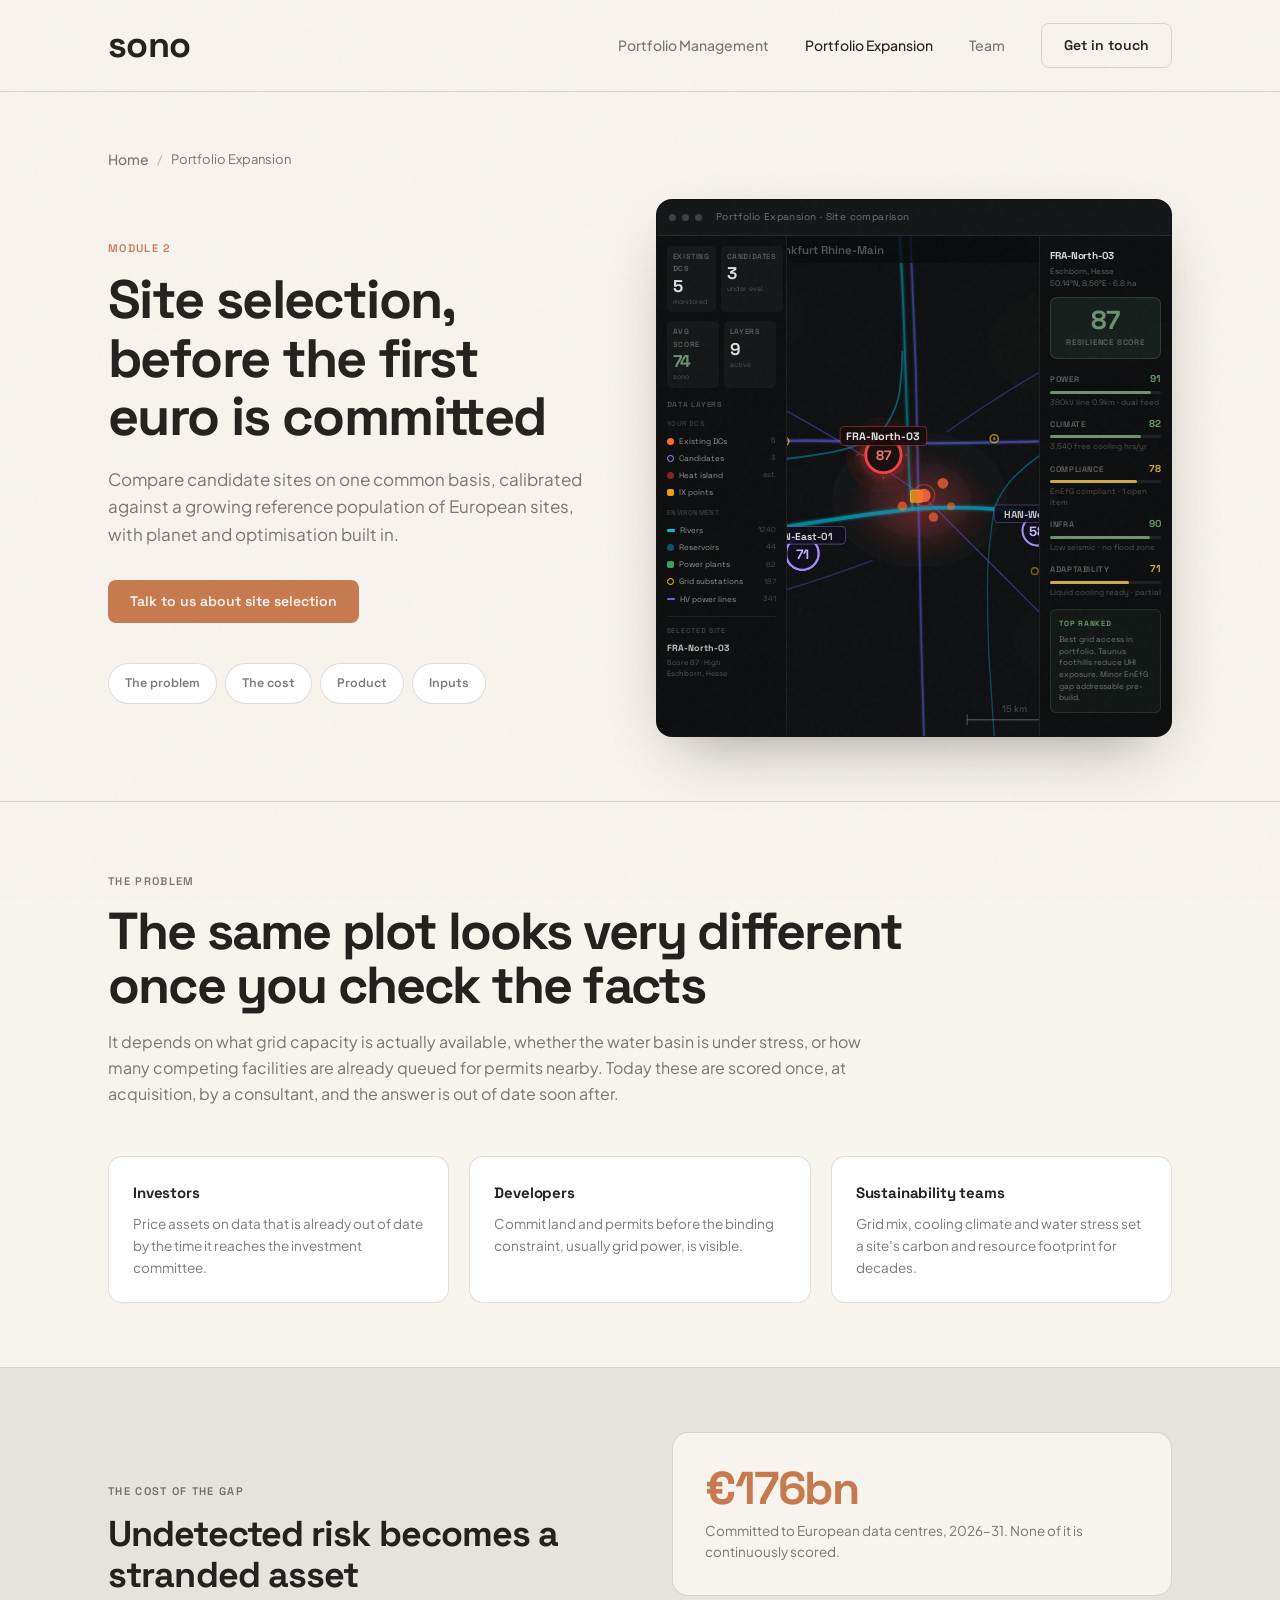
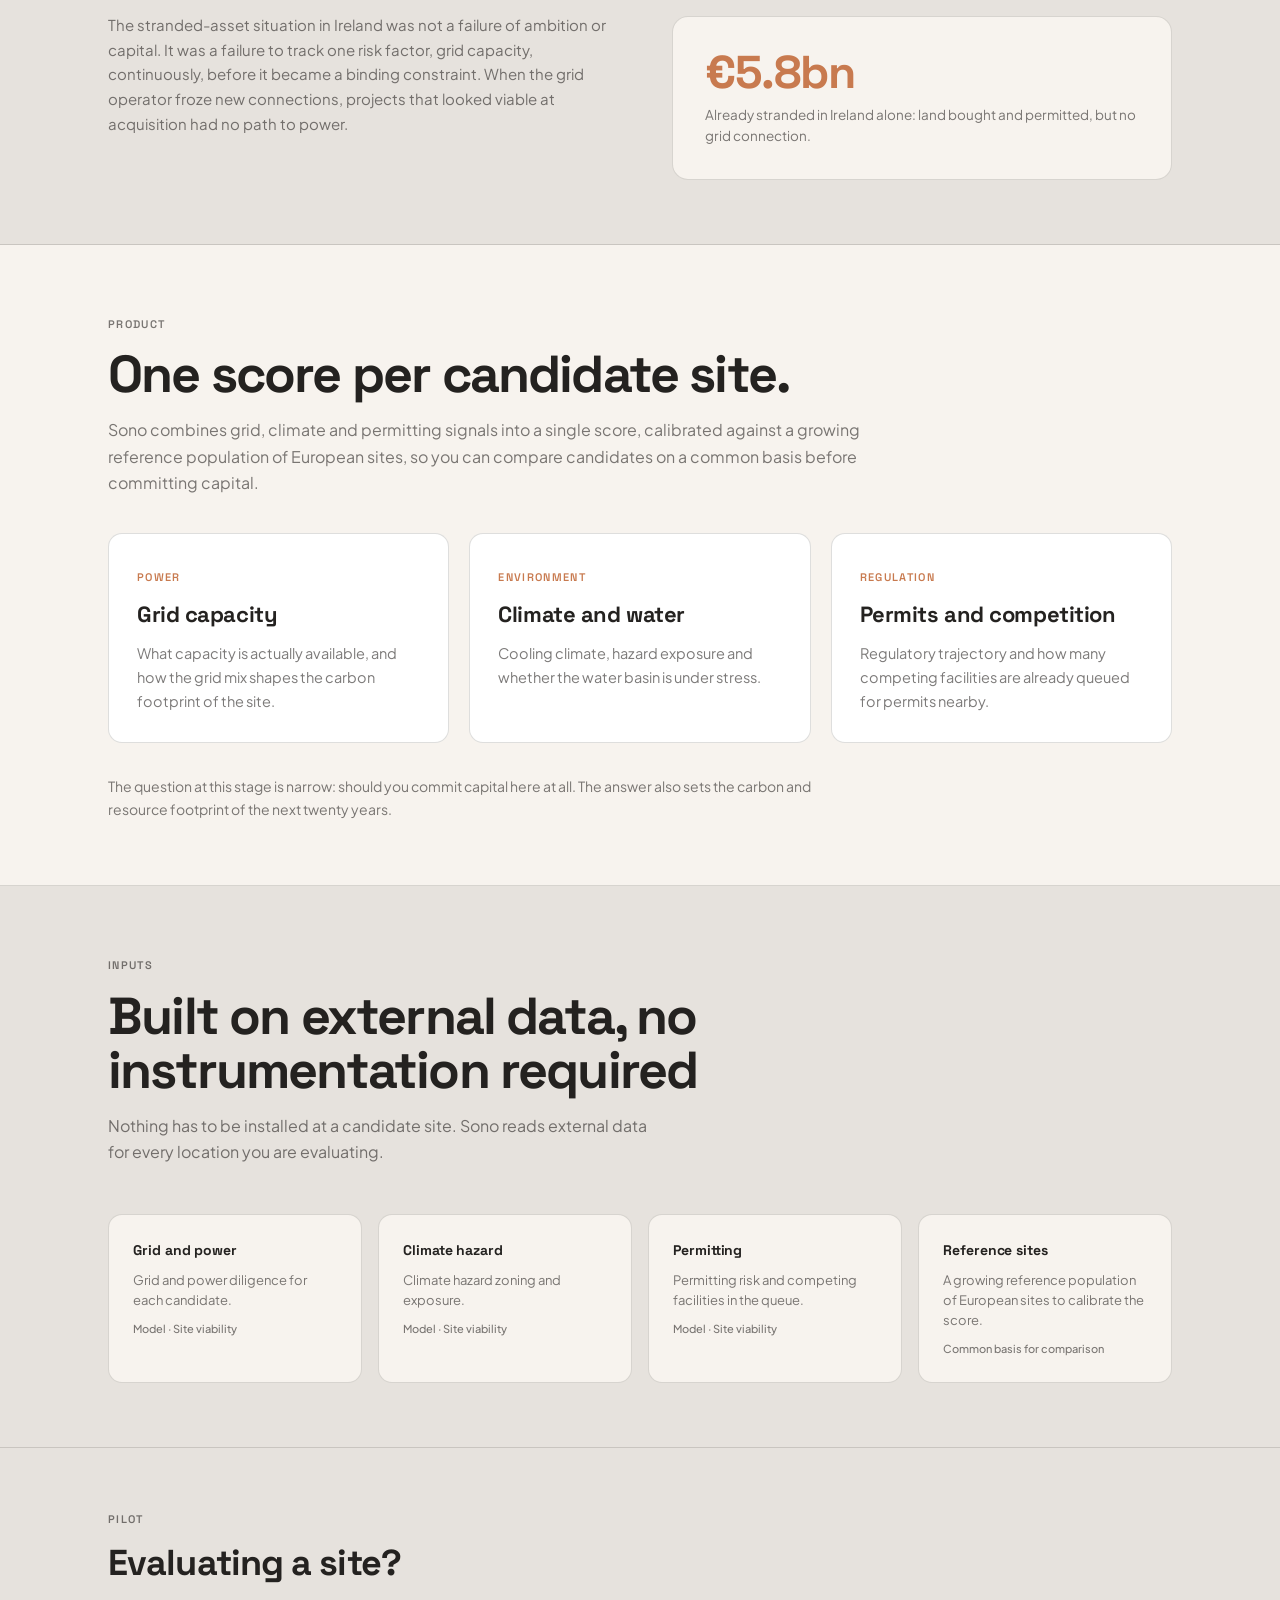
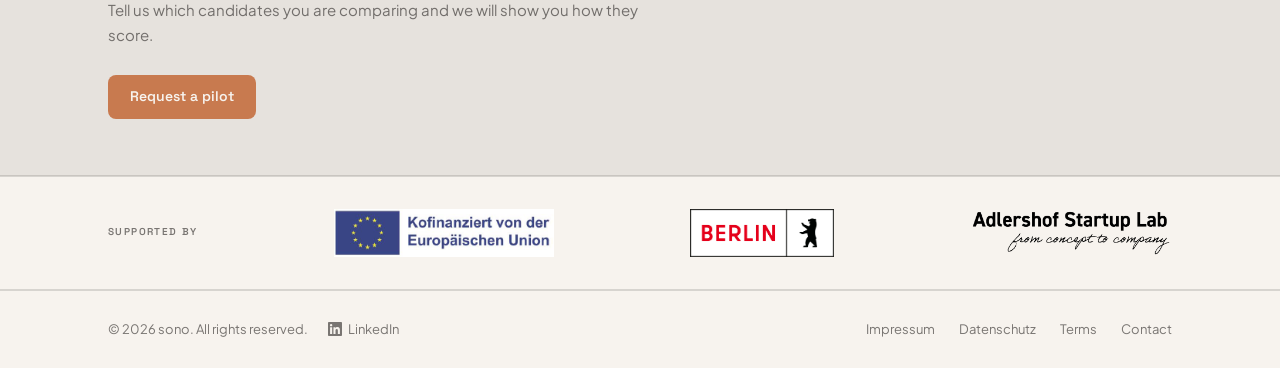
==== commit f6dc1a3b: "illustrative data note removed" ====
--- a/portfolio-expansion.html
+++ b/portfolio-expansion.html
@@ -350,7 +350,7 @@
               </div><!-- /right scoring panel -->
 
             </div><!-- /three-column row -->
-          </div></div></div><p class="shot-cap">Illustrative data.</p></div></div>
+          </div></div></div></div></div>
     </div>
   </section>
   <section id="gap">
--- a/site.css
+++ b/site.css
@@ -215,7 +215,7 @@
     }
 
     /* ── The Gap ────────────────────────────────────────────── */
-    #gap { padding: 96px 0; border-bottom: 1px solid var(--ink-15); }
+    #gap { padding: 64px 0; border-bottom: 1px solid var(--ink-15); }
     .gap-grid {
       margin-top: 48px;
       display: grid;
@@ -232,7 +232,7 @@
     .gap-card p { font-size: 13.5px; color: var(--ink-60); line-height: 1.6; }
 
     /* ── Cost of the gap ────────────────────────────────────── */
-    #cost { padding: 96px 0; border-bottom: 1px solid var(--ink-15); background: var(--ink-08); }
+    #cost { padding: 64px 0; border-bottom: 1px solid var(--ink-15); background: var(--ink-08); }
     .cost-layout {
       display: grid;
       grid-template-columns: 1fr 1fr;
@@ -256,10 +256,10 @@
 
     /* ── Phases ─────────────────────────────────────────────── */
     #phases {
-      padding: 96px 0;
+      padding: 64px 0;
       border-bottom: 1px solid var(--ink-15);
     }
-    .section-header { margin-bottom: 56px; }
+    .section-header { margin-bottom: 36px; }
     .section-header h2 {
       font-size: clamp(28px, 4vw, 40px);
       letter-spacing: -0.025em;
@@ -597,7 +597,7 @@
     .mockup-btn.dismiss { background: transparent; color: rgba(247,243,238,0.25); border: 1px solid rgba(247,243,238,0.1); }
 
     /* ── Value created ──────────────────────────────────────── */
-    #value { padding: 96px 0; border-bottom: 1px solid var(--ink-15); }
+    #value { padding: 64px 0; border-bottom: 1px solid var(--ink-15); }
     .value-grid {
       margin-top: 48px;
       display: grid;
@@ -617,7 +617,7 @@
     .value-desc { margin-top: 6px; font-size: 13px; color: var(--ink-60); line-height: 1.55; }
 
     /* ── Coverage ───────────────────────────────────────────── */
-    #coverage { padding: 96px 0; border-bottom: 1px solid var(--ink-15); background: var(--ink-08); }
+    #coverage { padding: 64px 0; border-bottom: 1px solid var(--ink-15); background: var(--ink-08); }
     .coverage-grid {
       margin-top: 48px;
       display: grid;
@@ -638,7 +638,7 @@
 
     /* ── Team ───────────────────────────────────────────────── */
     #team {
-      padding: 96px 0;
+      padding: 64px 0;
       border-bottom: 1px solid var(--ink-15);
     }
     .team-grid {
@@ -676,7 +676,7 @@
     .team-card a:hover h3 { opacity: 0.8; }
 
     /* ── Contact ────────────────────────────────────────────── */
-    #contact { padding: 96px 0; }
+    #contact { padding: 64px 0; }
     .contact-layout {
       display: grid;
       grid-template-columns: 1fr 1fr;
@@ -921,7 +921,7 @@
     .path-prio strong { font-family: 'Space Grotesk', sans-serif; color: var(--paper); }
     .path-note { margin-top: 10px; font-size: 11.5px; color: rgba(247,243,238,0.4); }
     .scope-note { margin-top: 32px; font-size: 14px; color: var(--ink-60); max-width: 720px; }
-    #expansion { padding: 96px 0; border-bottom: 1px solid var(--ink-15); }
+    #expansion { padding: 64px 0; border-bottom: 1px solid var(--ink-15); }
     @media (max-width: 900px) { .answer-grid { grid-template-columns: 1fr; } .path-steps { grid-template-columns: 1fr; gap: 18px; } .path-step::after { display: none; } }
 
     .value-grid.value-grid-3 { grid-template-columns: repeat(3, 1fr); }
@@ -933,9 +933,9 @@
     .module-tag { font-family: 'Space Grotesk', sans-serif; font-weight: 600; font-size: 15px; color: var(--sage); margin-bottom: 14px; }
     .module-card p { font-size: 15px; color: var(--ink-60); line-height: 1.65; }
     .module-link { margin-top: 28px; font-family: 'Space Grotesk', sans-serif; font-weight: 600; font-size: 14px; color: var(--ink); }
-    #modules { padding: 96px 0; border-bottom: 1px solid var(--ink-15); }
-    #ppp { padding: 96px 0; border-bottom: 1px solid var(--ink-15); }
-    .cta-band { padding: 80px 0; text-align: left; background: var(--ink-08); border-bottom: 1px solid var(--ink-15); }
+    #modules { padding: 64px 0; border-bottom: 1px solid var(--ink-15); }
+    #ppp { padding: 64px 0; border-bottom: 1px solid var(--ink-15); }
+    .cta-band { padding: 56px 0; text-align: left; background: var(--ink-08); border-bottom: 1px solid var(--ink-15); }
     .cta-band h2 { font-size: clamp(26px, 3.6vw, 36px); letter-spacing: -0.025em; line-height: 1.15; margin-top: 12px; max-width: 640px; }
     .cta-band p { margin-top: 14px; font-size: 15px; color: var(--ink-60); max-width: 560px; }
     .cta-band .btn-primary { margin-top: 28px; }
@@ -959,14 +959,14 @@
     .thumb-scale { width: 200%; transform: scale(0.5); transform-origin: top left; }
     .thumb-scale .shot { border-radius: 0; box-shadow: none; border: none; }
     /* story band */
-    #story { padding: 88px 0; background: var(--ink); color: var(--paper); border-bottom: 1px solid var(--ink-15); }
+    #story { padding: 60px 0; background: var(--ink); color: var(--paper); border-bottom: 1px solid var(--ink-15); }
     .story-quote { font-family: 'Space Grotesk', sans-serif; font-weight: 700; font-size: clamp(24px, 3.4vw, 38px); line-height: 1.2; letter-spacing: -0.02em; max-width: 860px; margin-top: 14px; color: var(--paper); text-wrap: balance; }
     .story-src { margin-top: 18px; font-size: 14px; color: rgba(247,243,238,0.6); }
     #story .label { color: rgba(247,243,238,0.55); }
     .story-link { display: inline-block; margin-top: 26px; font-family: 'Space Grotesk', sans-serif; font-weight: 600; font-size: 14px; color: var(--terracotta); text-decoration: none; }
     .story-link:hover { opacity: 0.85; }
     /* trust */
-    #trust, #how { padding: 96px 0; border-bottom: 1px solid var(--ink-15); }
+    #trust, #how { padding: 64px 0; border-bottom: 1px solid var(--ink-15); }
     .hero-grid .hero-eyebrow { font-size: 10px; letter-spacing: 0.09em; padding: 5px 11px; }
     .value-num.sm { font-size: 24px; }
     /* mobile menu */
@@ -1034,3 +1034,38 @@
     .page-tab:hover { color: var(--ink); border-color: var(--ink-60); }
     @media (max-width: 900px) { .module-grid { grid-template-columns: 1fr; } .value-grid.value-grid-3 { grid-template-columns: 1fr; } }
     @media (max-width: 768px) { .nav-logo { font-size: 30px; } }
+
+    /* ── Film ───────────────────────────────────────────────── */
+    #film { padding: 64px 0; border-bottom: 1px solid var(--ink-15); }
+    #film .section-header { margin-bottom: 36px; }
+    .film-frame { max-width: 100%; margin: 0; border-radius: 16px; overflow: hidden; background: var(--ink); border: 1px solid var(--ink-15); box-shadow: 0 24px 60px -24px rgba(36,34,32,0.45); aspect-ratio: 16 / 9; }
+    .film-frame video { width: 100%; height: 100%; display: block; object-fit: cover; background: var(--ink); }
+    .film-cap { margin: 12px 0 0; font-size: 11.5px; color: var(--ink-60); }
+    @media (max-width: 720px) { #film { padding: 48px 0; } .film-frame { border-radius: 10px; } }
+
+    /* ── Provocative pass ───────────────────────────────────── */
+    .alarm-wall { position: absolute; inset: 0; display: grid; grid-template-columns: repeat(3, 1fr); gap: 0; overflow: hidden; opacity: 0.5; -webkit-mask-image: linear-gradient(to bottom, transparent 0, #000 18%, #000 82%, transparent 100%); mask-image: linear-gradient(to bottom, transparent 0, #000 18%, #000 82%, transparent 100%); }
+    .aw-col { overflow: hidden; border-right: 1px solid rgba(247,243,238,0.05); }
+    .aw-track { animation: awScroll 60s linear infinite; }
+    .aw-col.c1 .aw-track { animation-duration: 80s; animation-direction: reverse; }
+    .aw-col.c2 .aw-track { animation-duration: 70s; }
+    .aw-row { display: flex; justify-content: space-between; gap: 12px; padding: 9px 18px; font-family: 'Space Grotesk', monospace; font-size: 12px; letter-spacing: 0.04em; color: rgba(247,243,238,0.28); border-bottom: 1px solid rgba(247,243,238,0.05); white-space: nowrap; }
+    .aw-row b { font-weight: 500; overflow: hidden; text-overflow: ellipsis; }
+    .aw-row.hot { color: var(--terracotta); background: rgba(200,122,79,0.12); border-bottom-color: rgba(200,122,79,0.35); }
+    .aw-row.hot span { font-weight: 700; }
+    @keyframes awScroll { from { transform: translateY(0); } to { transform: translateY(-50%); } }
+    @media (prefers-reduced-motion: reduce) { .aw-track { animation: none !important; } }
+    @media (max-width: 720px) { .alarm-wall { grid-template-columns: 1fr; } .aw-col.c0, .aw-col.c2 { display: none; } }
+    .hero-vignette { background: radial-gradient(ellipse at 30% 55%, rgba(36,34,32,0.92) 0%, rgba(36,34,32,0.55) 55%, transparent 80%), linear-gradient(to right, rgba(36,34,32,0.7) 0%, transparent 75%) !important; }
+    .hero-grid h1 { font-size: clamp(44px, 6.2vw, 80px); line-height: 1.0; letter-spacing: -0.035em; }
+    .hero-grid .hero-sub { font-size: 18px; max-width: 540px; }
+    .section-header h2, #ppp h2, #modules h2 { font-size: clamp(32px, 4.8vw, 52px); line-height: 1.04; letter-spacing: -0.035em; }
+    #story { padding: 88px 0; }
+    .story-quote { font-size: clamp(32px, 5.4vw, 68px); line-height: 1.04; letter-spacing: -0.035em; max-width: 980px; }
+    .story-src { font-size: 16px; max-width: 640px; }
+    .story-link { font-size: 15px; }
+    @media (max-width: 720px) { #story { padding: 56px 0; } }
+
+    .hero-shots .shot-map { height: 443px; overflow: hidden; }
+    .hero-shots, .hero-shots * { scrollbar-width: none; }
+    .hero-shots *::-webkit-scrollbar { display: none; }
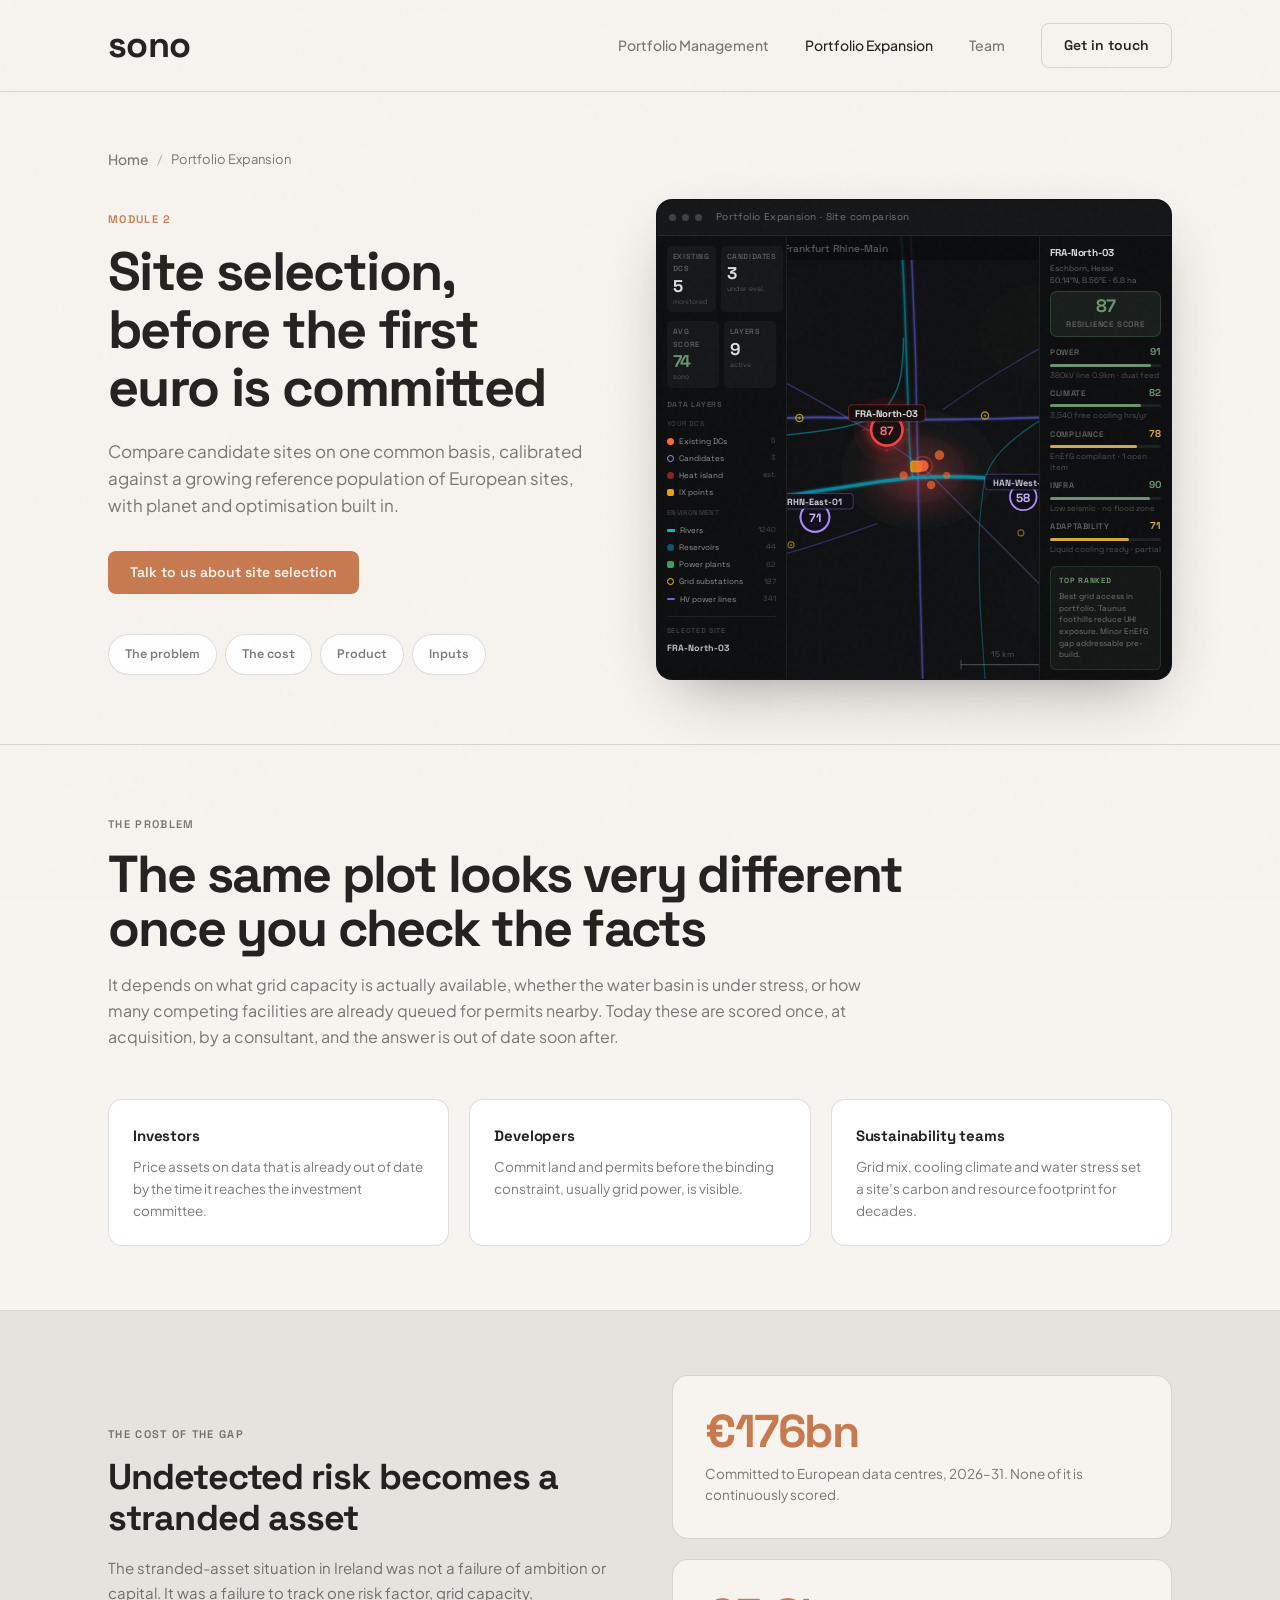
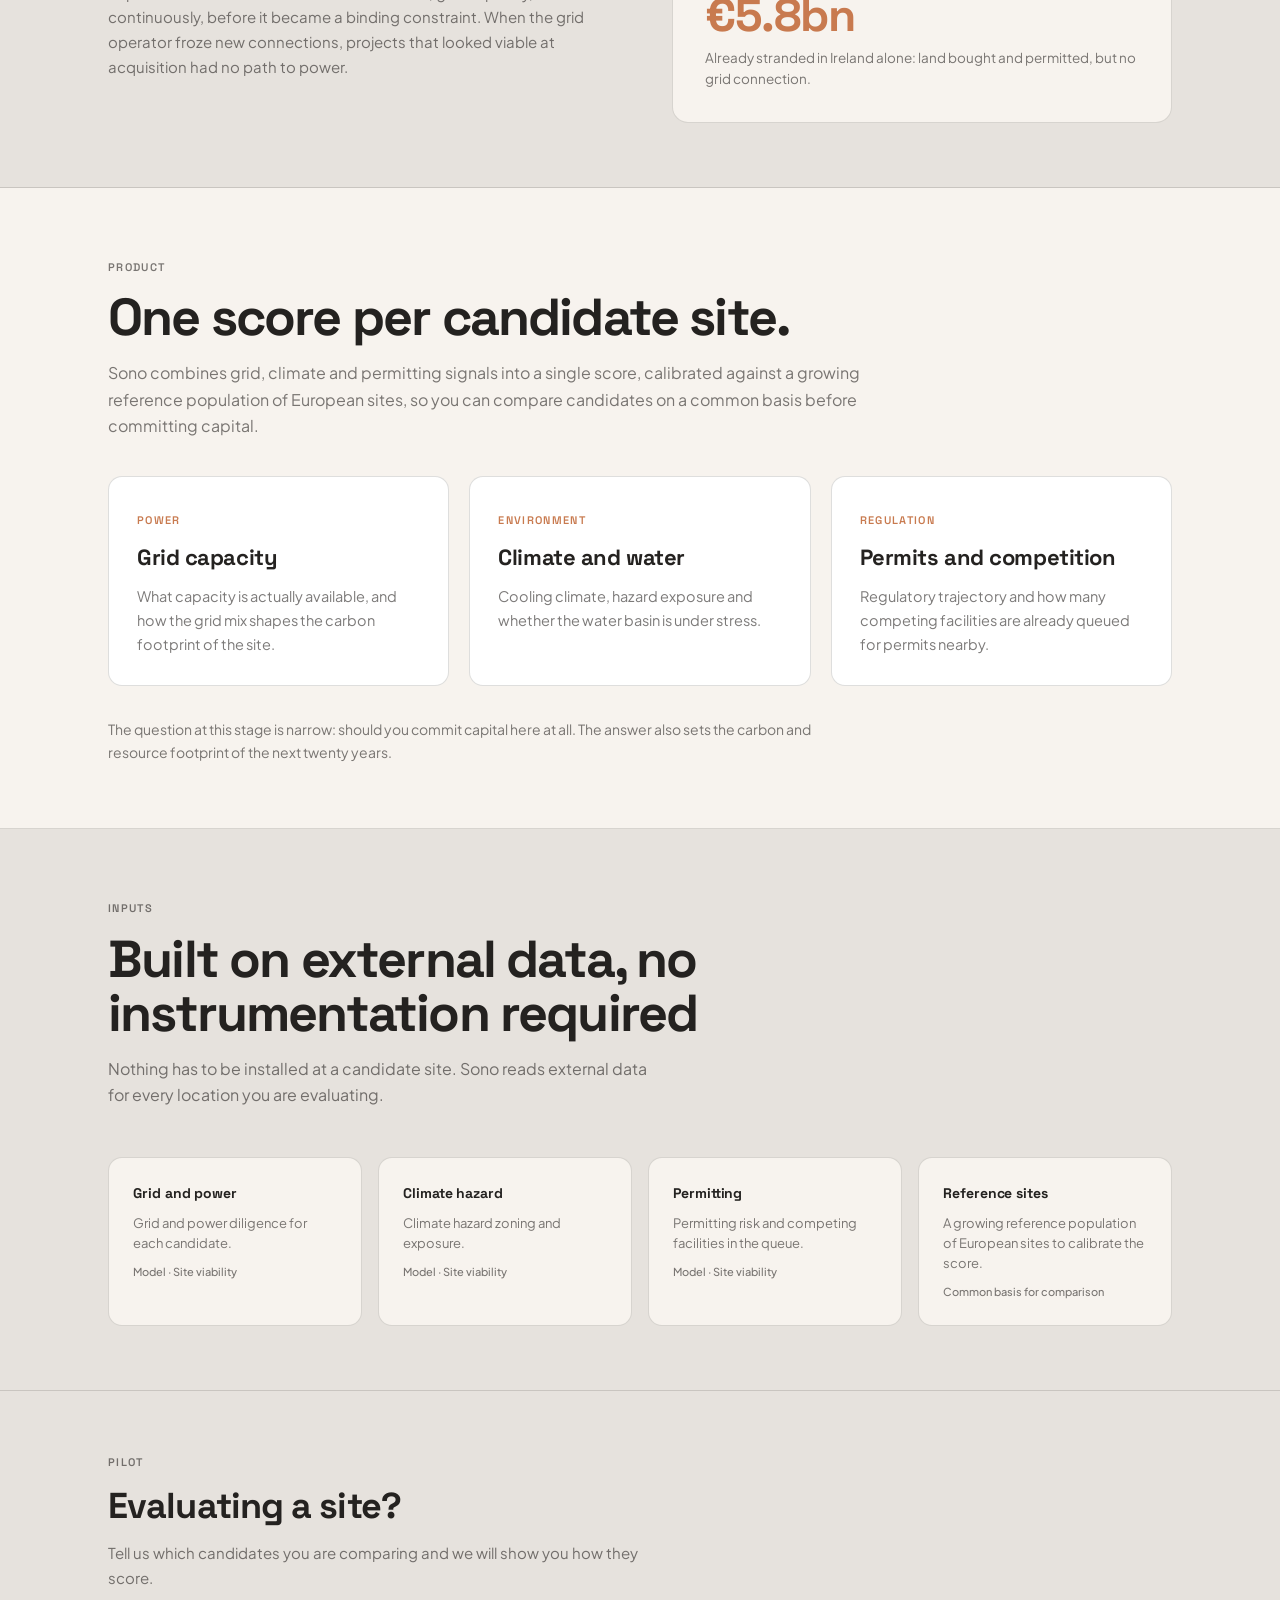
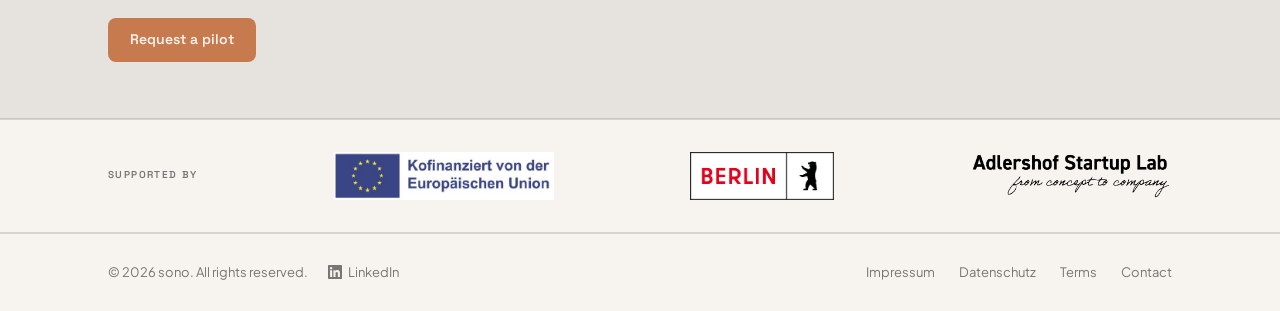
==== commit 3bcf3b53: "ptfl exp image fixed" ====
--- a/portfolio-expansion.html
+++ b/portfolio-expansion.html
@@ -124,7 +124,6 @@
                 <div style="border-top:1px solid rgba(255,255,255,0.07); padding-top:8px;">
                   <div style="font-size:7px; font-weight:700; letter-spacing:0.1em; text-transform:uppercase; color:rgba(255,255,255,0.2); margin-bottom:5px;">Selected site</div>
                   <div style="font-size:9px; font-weight:700; color:rgba(255,255,255,0.75); margin-bottom:2px;">FRA-North-03</div>
-                  <div style="font-size:7.5px; color:rgba(255,255,255,0.3); line-height:1.4;">Score 87 &middot; High<br>Eschborn, Hesse</div>
                 </div>
               </div><!-- /left sidebar -->
 
@@ -268,21 +267,21 @@
               </div><!-- /map canvas -->
 
               <!-- Right scoring panel -->
-              <div style="width:132px; flex-shrink:0; border-left:1px solid rgba(255,255,255,0.07); background:#0d0e0f; display:flex; flex-direction:column; padding:12px 10px; gap:0; font-family:'Space Grotesk',sans-serif; overflow-y:auto;">
-
-                <div style="margin-bottom:8px;">
+              <div style="width:132px; flex-shrink:0; border-left:1px solid rgba(255,255,255,0.07); background:#0d0e0f; display:flex; flex-direction:column; padding:9px 10px; gap:0; font-family:'Space Grotesk',sans-serif; overflow:hidden;">
+
+                <div style="margin-bottom:5px;">
                   <div style="font-size:10px; font-weight:700; color:rgba(255,255,255,0.85); letter-spacing:-0.01em;">FRA-North-03</div>
                   <div style="font-size:8px; color:rgba(255,255,255,0.35); line-height:1.4; margin-top:2px;">Eschborn, Hesse<br>50.14&deg;N, 8.56&deg;E &middot; 6.8 ha</div>
                 </div>
 
                 <!-- Overall score -->
-                <div style="background:rgba(106,148,112,0.12); border:1px solid rgba(106,148,112,0.28); border-radius:7px; padding:9px; text-align:center; margin-bottom:12px;">
-                  <div style="font-size:26px; font-weight:700; color:#6A9470; line-height:1; letter-spacing:-0.03em;">87</div>
+                <div style="background:rgba(106,148,112,0.12); border:1px solid rgba(106,148,112,0.28); border-radius:7px; padding:5px 9px; text-align:center; margin-bottom:7px;">
+                  <div style="font-size:18px; font-weight:700; color:#6A9470; line-height:1; letter-spacing:-0.03em;">87</div>
                   <div style="font-size:8px; font-weight:600; letter-spacing:0.1em; text-transform:uppercase; color:rgba(255,255,255,0.3); margin-top:3px;">Resilience score</div>
                 </div>
 
                 <!-- Dimension bars -->
-                <div style="display:flex; flex-direction:column; gap:9px;">
+                <div style="display:flex; flex-direction:column; gap:5px;">
 
                   <div>
                     <div style="display:flex; justify-content:space-between; align-items:baseline; margin-bottom:3px;">
--- a/site.css
+++ b/site.css
@@ -1069,3 +1069,4 @@
     .hero-shots .shot-map { height: 443px; overflow: hidden; }
     .hero-shots, .hero-shots * { scrollbar-width: none; }
     .hero-shots *::-webkit-scrollbar { display: none; }
+    .page-head .shot-map { height: 443px; overflow: hidden; }
